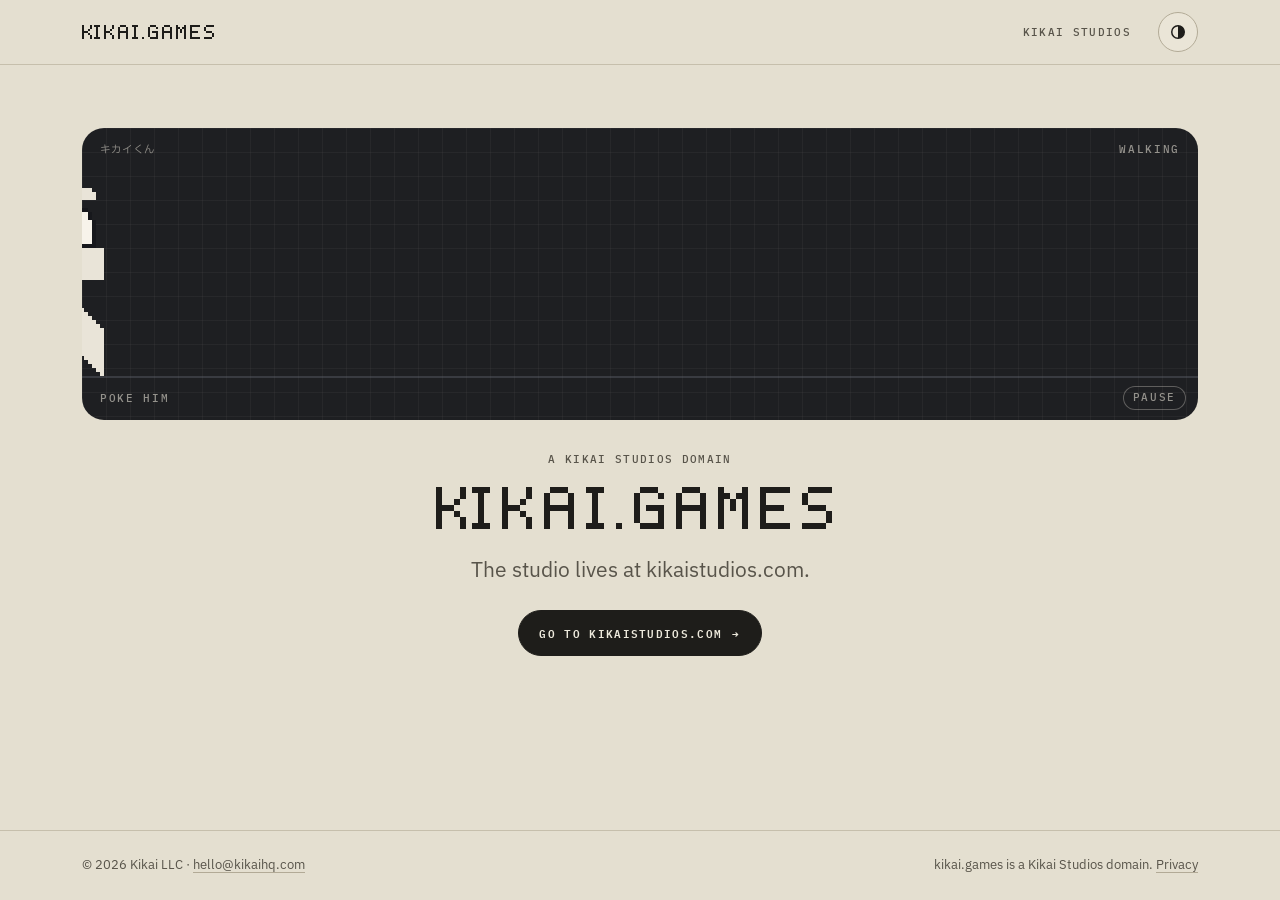
==== index.html @ a5b9ff8b "Publish kikai.games, 2026-10-16 17:53" ====
<!doctype html>
<html lang="en">
<head>
<meta charset="utf-8">
<meta name="viewport" content="width=device-width, initial-scale=1, viewport-fit=cover">
<meta http-equiv="Content-Security-Policy" content="default-src &#x27;self&#x27;; img-src &#x27;self&#x27; data:; style-src &#x27;self&#x27;; script-src &#x27;self&#x27;; font-src &#x27;self&#x27;; connect-src &#x27;self&#x27;; manifest-src &#x27;self&#x27;; object-src &#x27;none&#x27;; base-uri &#x27;self&#x27;; form-action &#x27;none&#x27;">
<meta name="referrer" content="strict-origin-when-cross-origin">
<meta name="color-scheme" content="dark light">
<title>kikai.games · A Kikai Studios domain</title>
<meta name="description" content="kikai.games is a Kikai Studios domain. The studio lives at kikaistudios.com.">
<meta name="robots" content="noindex">
<link rel="canonical" href="https://kikai.games/">
<meta property="og:url" content="https://kikai.games/">
<meta property="og:type" content="website">
<meta property="og:site_name" content="kikai.games">
<meta property="og:title" content="kikai.games · A Kikai Studios domain">
<meta property="og:description" content="kikai.games is a Kikai Studios domain. The studio lives at kikaistudios.com.">
<meta property="og:image" content="https://kikai.games/assets/marks/og-kikai.games.png">
<meta property="og:image:width" content="1200">
<meta property="og:image:height" content="630">
<meta property="og:image:alt" content="Kikai-kun beside the words KIKAI.GAMES and: A Kikai Studios domain. The studio lives at kikaistudios.com.">
<meta name="twitter:card" content="summary_large_image">
<meta name="twitter:title" content="kikai.games · A Kikai Studios domain">
<meta name="twitter:description" content="kikai.games is a Kikai Studios domain. The studio lives at kikaistudios.com.">
<meta name="twitter:image" content="https://kikai.games/assets/marks/og-kikai.games.png">
<meta name="twitter:image:alt" content="Kikai-kun beside the words KIKAI.GAMES and: A Kikai Studios domain. The studio lives at kikaistudios.com.">
<meta name="theme-color" content="#111317" media="(prefers-color-scheme: dark)">
<meta name="theme-color" content="#E4DFD0" media="(prefers-color-scheme: light)">
<link rel="icon" href="/favicon.ico?v=1c65050c24" sizes="16x16 32x32 48x48">
<link rel="icon" href="/assets/marks/icon.svg?v=1c65050c24" type="image/svg+xml">
<link rel="apple-touch-icon" href="/assets/marks/apple-touch-icon.png?v=1c65050c24">
<link rel="manifest" href="/site.webmanifest?v=1c65050c24">
<link rel="preload" href="/assets/fonts/ibm-plex-sans.woff2" as="font" type="font/woff2" crossorigin>
<link rel="preload" href="/assets/fonts/ibm-plex-mono-500.woff2" as="font" type="font/woff2" crossorigin>
<link rel="stylesheet" href="/assets/tokens.css">
<link rel="stylesheet" href="/assets/base.css">
<script src="/assets/js/theme.js"></script>
<script src="/assets/js/motion.js" defer></script>
<link rel="stylesheet" href="/css/site.css">
<script src="/assets/js/kikai-kun.js" defer></script>
</head>
<body>
<a class="skip" href="#main">Skip to content</a>
<header class="site-head">
  <div class="wrap site-head-in">
    <a class="brand studio-brand" href="/" aria-label="kikai.games, home"><span class="games-name" data-px="drawn"><span class="vh px-words">KIKAI.GAMES</span><svg class="px-svg" viewBox="0 0 68 7" aria-hidden="true" focusable="false" shape-rendering="crispEdges"><path fill="currentColor" d="M0 1L0 0L1 0L1 1ZM4 1L4 0L5 0L5 1ZM0 2L0 1L1 1L1 2ZM4 2L4 1L5 1L5 2ZM0 3L0 2L1 2L1 3ZM3 3L3 2L4 2L4 3ZM0 4L0 3L3 3L3 4ZM0 5L0 4L1 4L1 5ZM3 5L3 4L4 4L4 5ZM0 6L0 5L1 5L1 6ZM4 6L4 5L5 5L5 6ZM0 7L0 6L1 6L1 7ZM4 7L4 6L5 6L5 7ZM6 1L6 0L9 0L9 1ZM7 2L7 1L8 1L8 2ZM7 3L7 2L8 2L8 3ZM7 4L7 3L8 3L8 4ZM7 5L7 4L8 4L8 5ZM7 6L7 5L8 5L8 6ZM6 7L6 6L9 6L9 7ZM11 1L11 0L12 0L12 1ZM15 1L15 0L16 0L16 1ZM11 2L11 1L12 1L12 2ZM15 2L15 1L16 1L16 2ZM11 3L11 2L12 2L12 3ZM14 3L14 2L15 2L15 3ZM11 4L11 3L14 3L14 4ZM11 5L11 4L12 4L12 5ZM14 5L14 4L15 4L15 5ZM11 6L11 5L12 5L12 6ZM15 6L15 5L16 5L16 6ZM11 7L11 6L12 6L12 7ZM15 7L15 6L16 6L16 7ZM19 1L19 0L22 0L22 1ZM18 2L18 1L19 1L19 2ZM22 2L22 1L23 1L23 2ZM18 3L18 2L19 2L19 3ZM22 3L22 2L23 2L23 3ZM18 4L18 3L23 3L23 4ZM18 5L18 4L19 4L19 5ZM22 5L22 4L23 4L23 5ZM18 6L18 5L19 5L19 6ZM22 6L22 5L23 5L23 6ZM18 7L18 6L19 6L19 7ZM22 7L22 6L23 6L23 7ZM25 1L25 0L28 0L28 1ZM26 2L26 1L27 1L27 2ZM26 3L26 2L27 2L27 3ZM26 4L26 3L27 3L27 4ZM26 5L26 4L27 4L27 5ZM26 6L26 5L27 5L27 6ZM25 7L25 6L28 6L28 7ZM30 7L30 6L31 6L31 7ZM34 1L34 0L37 0L37 1ZM33 2L33 1L34 1L34 2ZM37 2L37 1L38 1L38 2ZM33 3L33 2L34 2L34 3ZM33 4L33 3L34 3L34 4ZM35 4L35 3L38 3L38 4ZM33 5L33 4L34 4L34 5ZM37 5L37 4L38 4L38 5ZM33 6L33 5L34 5L34 6ZM37 6L37 5L38 5L38 6ZM34 7L34 6L38 6L38 7ZM41 1L41 0L44 0L44 1ZM40 2L40 1L41 1L41 2ZM44 2L44 1L45 1L45 2ZM40 3L40 2L41 2L41 3ZM44 3L44 2L45 2L45 3ZM40 4L40 3L45 3L45 4ZM40 5L40 4L41 4L41 5ZM44 5L44 4L45 4L45 5ZM40 6L40 5L41 5L41 6ZM44 6L44 5L45 5L45 6ZM40 7L40 6L41 6L41 7ZM44 7L44 6L45 6L45 7ZM47 1L47 0L48 0L48 1ZM51 1L51 0L52 0L52 1ZM47 2L47 1L49 1L49 2ZM50 2L50 1L52 1L52 2ZM47 3L47 2L48 2L48 3ZM49 3L49 2L50 2L50 3ZM51 3L51 2L52 2L52 3ZM47 4L47 3L48 3L48 4ZM49 4L49 3L50 3L50 4ZM51 4L51 3L52 3L52 4ZM47 5L47 4L48 4L48 5ZM51 5L51 4L52 4L52 5ZM47 6L47 5L48 5L48 6ZM51 6L51 5L52 5L52 6ZM47 7L47 6L48 6L48 7ZM51 7L51 6L52 6L52 7ZM54 1L54 0L59 0L59 1ZM54 2L54 1L55 1L55 2ZM54 3L54 2L55 2L55 3ZM54 4L54 3L58 3L58 4ZM54 5L54 4L55 4L55 5ZM54 6L54 5L55 5L55 6ZM54 7L54 6L59 6L59 7ZM62 1L62 0L66 0L66 1ZM61 2L61 1L62 1L62 2ZM61 3L61 2L62 2L62 3ZM62 4L62 3L65 3L65 4ZM65 5L65 4L66 4L66 5ZM65 6L65 5L66 5L66 6ZM61 7L61 6L65 6L65 7Z"/></svg></span></a>
    <nav class="site-nav" aria-label="Main">
      <a href="https://kikaistudios.com/">Kikai Studios</a>
    </nav>
    <button type="button" class="theme-btn" data-theme-toggle aria-label="Switch between the ink and paper themes"><svg viewBox="0 0 16 16" aria-hidden="true" focusable="false"><circle cx="8" cy="8" r="6.25" fill="none" stroke="currentColor" stroke-width="1.5"/><path d="M8 1.75a6.25 6.25 0 0 1 0 12.5z" fill="currentColor"/></svg></button>
  </div>
</header>
<main id="main" class="hold">

<section class="wrap hold-in" aria-labelledby="games-title">
  <div class="kun-wrap lane-wrap" data-kun-stage>
    <div class="board grid-bg panel lane">
      <span class="anno tl" aria-hidden="true"><span lang="ja">キカイくん</span></span>
      <span class="anno tr" data-kun-label aria-hidden="true">Hello</span>
      <span class="anno bl" data-kun-hint aria-hidden="true" hidden>Poke him</span>
      <div class="kun-live" data-kikai-kun data-kun-start="walk"><svg xmlns="http://www.w3.org/2000/svg" viewBox="0 0 32 48" class="sprite" role="img" aria-label="Kikai-kun, the Kikai Studios mascot" shape-rendering="crispEdges"><path d="M3 1h1v1h-1zM4 1h1v1h-1zM5 1h1v1h-1zM6 1h1v1h-1zM7 1h1v1h-1zM8 1h1v1h-1zM9 1h1v1h-1zM10 1h1v1h-1zM11 1h1v1h-1zM12 1h1v1h-1zM13 1h1v1h-1zM18 1h1v1h-1zM19 1h1v1h-1zM20 1h1v1h-1zM21 1h1v1h-1zM22 1h1v1h-1zM23 1h1v1h-1zM24 1h1v1h-1zM25 1h1v1h-1zM26 1h1v1h-1zM27 1h1v1h-1zM28 1h1v1h-1zM2 2h1v1h-1zM3 2h1v1h-1zM4 2h1v1h-1zM5 2h1v1h-1zM6 2h1v1h-1zM7 2h1v1h-1zM8 2h1v1h-1zM9 2h1v1h-1zM10 2h1v1h-1zM11 2h1v1h-1zM12 2h1v1h-1zM13 2h1v1h-1zM18 2h1v1h-1zM19 2h1v1h-1zM20 2h1v1h-1zM21 2h1v1h-1zM22 2h1v1h-1zM23 2h1v1h-1zM24 2h1v1h-1zM25 2h1v1h-1zM26 2h1v1h-1zM27 2h1v1h-1zM28 2h1v1h-1zM29 2h1v1h-1zM2 3h1v1h-1zM3 3h1v1h-1zM4 3h1v1h-1zM5 3h1v1h-1zM6 3h1v1h-1zM7 3h1v1h-1zM8 3h1v1h-1zM9 3h1v1h-1zM10 3h1v1h-1zM11 3h1v1h-1zM12 3h1v1h-1zM13 3h1v1h-1zM18 3h1v1h-1zM19 3h1v1h-1zM20 3h1v1h-1zM21 3h1v1h-1zM22 3h1v1h-1zM23 3h1v1h-1zM24 3h1v1h-1zM25 3h1v1h-1zM26 3h1v1h-1zM27 3h1v1h-1zM28 3h1v1h-1zM29 3h1v1h-1zM0 16h1v1h-1zM1 16h1v1h-1zM2 16h1v1h-1zM3 16h1v1h-1zM4 16h1v1h-1zM5 16h1v1h-1zM6 16h1v1h-1zM7 16h1v1h-1zM8 16h1v1h-1zM9 16h1v1h-1zM10 16h1v1h-1zM11 16h1v1h-1zM12 16h1v1h-1zM13 16h1v1h-1zM14 16h1v1h-1zM15 16h1v1h-1zM16 16h1v1h-1zM17 16h1v1h-1zM18 16h1v1h-1zM19 16h1v1h-1zM20 16h1v1h-1zM21 16h1v1h-1zM22 16h1v1h-1zM23 16h1v1h-1zM24 16h1v1h-1zM25 16h1v1h-1zM26 16h1v1h-1zM27 16h1v1h-1zM28 16h1v1h-1zM29 16h1v1h-1zM30 16h1v1h-1zM31 16h1v1h-1zM0 17h1v1h-1zM1 17h1v1h-1zM2 17h1v1h-1zM3 17h1v1h-1zM4 17h1v1h-1zM5 17h1v1h-1zM6 17h1v1h-1zM7 17h1v1h-1zM8 17h1v1h-1zM9 17h1v1h-1zM10 17h1v1h-1zM11 17h1v1h-1zM12 17h1v1h-1zM13 17h1v1h-1zM14 17h1v1h-1zM15 17h1v1h-1zM16 17h1v1h-1zM17 17h1v1h-1zM18 17h1v1h-1zM19 17h1v1h-1zM20 17h1v1h-1zM21 17h1v1h-1zM22 17h1v1h-1zM23 17h1v1h-1zM24 17h1v1h-1zM25 17h1v1h-1zM26 17h1v1h-1zM27 17h1v1h-1zM28 17h1v1h-1zM29 17h1v1h-1zM30 17h1v1h-1zM31 17h1v1h-1zM0 18h1v1h-1zM1 18h1v1h-1zM2 18h1v1h-1zM3 18h1v1h-1zM4 18h1v1h-1zM5 18h1v1h-1zM6 18h1v1h-1zM7 18h1v1h-1zM8 18h1v1h-1zM9 18h1v1h-1zM10 18h1v1h-1zM11 18h1v1h-1zM12 18h1v1h-1zM13 18h1v1h-1zM14 18h1v1h-1zM15 18h1v1h-1zM16 18h1v1h-1zM17 18h1v1h-1zM18 18h1v1h-1zM19 18h1v1h-1zM20 18h1v1h-1zM21 18h1v1h-1zM22 18h1v1h-1zM23 18h1v1h-1zM24 18h1v1h-1zM25 18h1v1h-1zM26 18h1v1h-1zM27 18h1v1h-1zM28 18h1v1h-1zM29 18h1v1h-1zM30 18h1v1h-1zM31 18h1v1h-1zM0 19h1v1h-1zM1 19h1v1h-1zM2 19h1v1h-1zM3 19h1v1h-1zM4 19h1v1h-1zM5 19h1v1h-1zM6 19h1v1h-1zM7 19h1v1h-1zM8 19h1v1h-1zM9 19h1v1h-1zM10 19h1v1h-1zM11 19h1v1h-1zM12 19h1v1h-1zM13 19h1v1h-1zM14 19h1v1h-1zM15 19h1v1h-1zM16 19h1v1h-1zM17 19h1v1h-1zM18 19h1v1h-1zM19 19h1v1h-1zM20 19h1v1h-1zM21 19h1v1h-1zM22 19h1v1h-1zM23 19h1v1h-1zM24 19h1v1h-1zM25 19h1v1h-1zM26 19h1v1h-1zM27 19h1v1h-1zM28 19h1v1h-1zM29 19h1v1h-1zM30 19h1v1h-1zM31 19h1v1h-1zM0 20h1v1h-1zM1 20h1v1h-1zM2 20h1v1h-1zM3 20h1v1h-1zM4 20h1v1h-1zM5 20h1v1h-1zM6 20h1v1h-1zM7 20h1v1h-1zM8 20h1v1h-1zM9 20h1v1h-1zM10 20h1v1h-1zM11 20h1v1h-1zM12 20h1v1h-1zM13 20h1v1h-1zM14 20h1v1h-1zM15 20h1v1h-1zM16 20h1v1h-1zM17 20h1v1h-1zM18 20h1v1h-1zM19 20h1v1h-1zM20 20h1v1h-1zM21 20h1v1h-1zM22 20h1v1h-1zM23 20h1v1h-1zM24 20h1v1h-1zM25 20h1v1h-1zM26 20h1v1h-1zM27 20h1v1h-1zM28 20h1v1h-1zM29 20h1v1h-1zM30 20h1v1h-1zM31 20h1v1h-1zM0 21h1v1h-1zM1 21h1v1h-1zM2 21h1v1h-1zM3 21h1v1h-1zM4 21h1v1h-1zM5 21h1v1h-1zM6 21h1v1h-1zM7 21h1v1h-1zM8 21h1v1h-1zM9 21h1v1h-1zM10 21h1v1h-1zM11 21h1v1h-1zM12 21h1v1h-1zM13 21h1v1h-1zM14 21h1v1h-1zM15 21h1v1h-1zM16 21h1v1h-1zM17 21h1v1h-1zM18 21h1v1h-1zM19 21h1v1h-1zM20 21h1v1h-1zM21 21h1v1h-1zM22 21h1v1h-1zM23 21h1v1h-1zM24 21h1v1h-1zM25 21h1v1h-1zM26 21h1v1h-1zM27 21h1v1h-1zM28 21h1v1h-1zM29 21h1v1h-1zM30 21h1v1h-1zM31 21h1v1h-1zM0 22h1v1h-1zM1 22h1v1h-1zM2 22h1v1h-1zM3 22h1v1h-1zM4 22h1v1h-1zM5 22h1v1h-1zM6 22h1v1h-1zM7 22h1v1h-1zM8 22h1v1h-1zM9 22h1v1h-1zM10 22h1v1h-1zM11 22h1v1h-1zM12 22h1v1h-1zM13 22h1v1h-1zM14 22h1v1h-1zM15 22h1v1h-1zM16 22h1v1h-1zM17 22h1v1h-1zM18 22h1v1h-1zM19 22h1v1h-1zM20 22h1v1h-1zM21 22h1v1h-1zM22 22h1v1h-1zM23 22h1v1h-1zM24 22h1v1h-1zM25 22h1v1h-1zM26 22h1v1h-1zM27 22h1v1h-1zM28 22h1v1h-1zM29 22h1v1h-1zM30 22h1v1h-1zM31 22h1v1h-1zM0 23h1v1h-1zM1 23h1v1h-1zM2 23h1v1h-1zM3 23h1v1h-1zM4 23h1v1h-1zM5 23h1v1h-1zM6 23h1v1h-1zM7 23h1v1h-1zM8 23h1v1h-1zM9 23h1v1h-1zM10 23h1v1h-1zM11 23h1v1h-1zM12 23h1v1h-1zM13 23h1v1h-1zM14 23h1v1h-1zM15 23h1v1h-1zM16 23h1v1h-1zM17 23h1v1h-1zM18 23h1v1h-1zM19 23h1v1h-1zM20 23h1v1h-1zM21 23h1v1h-1zM22 23h1v1h-1zM23 23h1v1h-1zM24 23h1v1h-1zM25 23h1v1h-1zM26 23h1v1h-1zM27 23h1v1h-1zM28 23h1v1h-1zM29 23h1v1h-1zM30 23h1v1h-1zM31 23h1v1h-1zM12 24h1v1h-1zM13 24h1v1h-1zM14 24h1v1h-1zM15 24h1v1h-1zM16 24h1v1h-1zM17 24h1v1h-1zM18 24h1v1h-1zM19 24h1v1h-1zM11 25h1v1h-1zM12 25h1v1h-1zM13 25h1v1h-1zM14 25h1v1h-1zM15 25h1v1h-1zM16 25h1v1h-1zM17 25h1v1h-1zM18 25h1v1h-1zM19 25h1v1h-1zM20 25h1v1h-1zM10 26h1v1h-1zM11 26h1v1h-1zM12 26h1v1h-1zM13 26h1v1h-1zM14 26h1v1h-1zM15 26h1v1h-1zM16 26h1v1h-1zM17 26h1v1h-1zM18 26h1v1h-1zM19 26h1v1h-1zM20 26h1v1h-1zM21 26h1v1h-1zM9 27h1v1h-1zM10 27h1v1h-1zM11 27h1v1h-1zM12 27h1v1h-1zM19 27h1v1h-1zM20 27h1v1h-1zM21 27h1v1h-1zM22 27h1v1h-1zM8 28h1v1h-1zM9 28h1v1h-1zM10 28h1v1h-1zM11 28h1v1h-1zM20 28h1v1h-1zM21 28h1v1h-1zM22 28h1v1h-1zM23 28h1v1h-1zM7 29h1v1h-1zM8 29h1v1h-1zM9 29h1v1h-1zM10 29h1v1h-1zM21 29h1v1h-1zM22 29h1v1h-1zM23 29h1v1h-1zM24 29h1v1h-1zM6 30h1v1h-1zM7 30h1v1h-1zM8 30h1v1h-1zM9 30h1v1h-1zM10 30h1v1h-1zM21 30h1v1h-1zM22 30h1v1h-1zM23 30h1v1h-1zM24 30h1v1h-1zM25 30h1v1h-1zM5 31h1v1h-1zM6 31h1v1h-1zM7 31h1v1h-1zM8 31h1v1h-1zM9 31h1v1h-1zM10 31h1v1h-1zM21 31h1v1h-1zM22 31h1v1h-1zM23 31h1v1h-1zM24 31h1v1h-1zM25 31h1v1h-1zM26 31h1v1h-1zM4 32h1v1h-1zM5 32h1v1h-1zM6 32h1v1h-1zM7 32h1v1h-1zM8 32h1v1h-1zM9 32h1v1h-1zM10 32h1v1h-1zM21 32h1v1h-1zM22 32h1v1h-1zM23 32h1v1h-1zM24 32h1v1h-1zM25 32h1v1h-1zM26 32h1v1h-1zM27 32h1v1h-1zM3 33h1v1h-1zM4 33h1v1h-1zM5 33h1v1h-1zM6 33h1v1h-1zM7 33h1v1h-1zM8 33h1v1h-1zM9 33h1v1h-1zM10 33h1v1h-1zM21 33h1v1h-1zM22 33h1v1h-1zM23 33h1v1h-1zM24 33h1v1h-1zM25 33h1v1h-1zM26 33h1v1h-1zM27 33h1v1h-1zM28 33h1v1h-1zM2 34h1v1h-1zM3 34h1v1h-1zM4 34h1v1h-1zM5 34h1v1h-1zM6 34h1v1h-1zM7 34h1v1h-1zM8 34h1v1h-1zM9 34h1v1h-1zM10 34h1v1h-1zM21 34h1v1h-1zM22 34h1v1h-1zM23 34h1v1h-1zM24 34h1v1h-1zM25 34h1v1h-1zM26 34h1v1h-1zM27 34h1v1h-1zM28 34h1v1h-1zM29 34h1v1h-1zM1 35h1v1h-1zM2 35h1v1h-1zM3 35h1v1h-1zM4 35h1v1h-1zM5 35h1v1h-1zM6 35h1v1h-1zM7 35h1v1h-1zM8 35h1v1h-1zM9 35h1v1h-1zM10 35h1v1h-1zM11 35h1v1h-1zM20 35h1v1h-1zM21 35h1v1h-1zM22 35h1v1h-1zM23 35h1v1h-1zM24 35h1v1h-1zM25 35h1v1h-1zM26 35h1v1h-1zM27 35h1v1h-1zM28 35h1v1h-1zM29 35h1v1h-1zM30 35h1v1h-1zM0 36h1v1h-1zM1 36h1v1h-1zM2 36h1v1h-1zM3 36h1v1h-1zM4 36h1v1h-1zM5 36h1v1h-1zM6 36h1v1h-1zM7 36h1v1h-1zM8 36h1v1h-1zM9 36h1v1h-1zM10 36h1v1h-1zM11 36h1v1h-1zM20 36h1v1h-1zM21 36h1v1h-1zM22 36h1v1h-1zM23 36h1v1h-1zM24 36h1v1h-1zM25 36h1v1h-1zM26 36h1v1h-1zM27 36h1v1h-1zM28 36h1v1h-1zM29 36h1v1h-1zM30 36h1v1h-1zM31 36h1v1h-1zM0 37h1v1h-1zM1 37h1v1h-1zM2 37h1v1h-1zM3 37h1v1h-1zM4 37h1v1h-1zM5 37h1v1h-1zM6 37h1v1h-1zM7 37h1v1h-1zM8 37h1v1h-1zM9 37h1v1h-1zM10 37h1v1h-1zM21 37h1v1h-1zM22 37h1v1h-1zM23 37h1v1h-1zM24 37h1v1h-1zM25 37h1v1h-1zM26 37h1v1h-1zM27 37h1v1h-1zM28 37h1v1h-1zM29 37h1v1h-1zM30 37h1v1h-1zM31 37h1v1h-1zM0 38h1v1h-1zM1 38h1v1h-1zM2 38h1v1h-1zM3 38h1v1h-1zM4 38h1v1h-1zM5 38h1v1h-1zM6 38h1v1h-1zM7 38h1v1h-1zM8 38h1v1h-1zM9 38h1v1h-1zM22 38h1v1h-1zM23 38h1v1h-1zM24 38h1v1h-1zM25 38h1v1h-1zM26 38h1v1h-1zM27 38h1v1h-1zM28 38h1v1h-1zM29 38h1v1h-1zM30 38h1v1h-1zM31 38h1v1h-1zM0 39h1v1h-1zM1 39h1v1h-1zM2 39h1v1h-1zM3 39h1v1h-1zM4 39h1v1h-1zM5 39h1v1h-1zM6 39h1v1h-1zM7 39h1v1h-1zM8 39h1v1h-1zM23 39h1v1h-1zM24 39h1v1h-1zM25 39h1v1h-1zM26 39h1v1h-1zM27 39h1v1h-1zM28 39h1v1h-1zM29 39h1v1h-1zM30 39h1v1h-1zM31 39h1v1h-1zM0 40h1v1h-1zM1 40h1v1h-1zM2 40h1v1h-1zM3 40h1v1h-1zM4 40h1v1h-1zM5 40h1v1h-1zM6 40h1v1h-1zM7 40h1v1h-1zM24 40h1v1h-1zM25 40h1v1h-1zM26 40h1v1h-1zM27 40h1v1h-1zM28 40h1v1h-1zM29 40h1v1h-1zM30 40h1v1h-1zM31 40h1v1h-1zM0 41h1v1h-1zM1 41h1v1h-1zM2 41h1v1h-1zM3 41h1v1h-1zM4 41h1v1h-1zM5 41h1v1h-1zM6 41h1v1h-1zM25 41h1v1h-1zM26 41h1v1h-1zM27 41h1v1h-1zM28 41h1v1h-1zM29 41h1v1h-1zM30 41h1v1h-1zM31 41h1v1h-1zM0 42h1v1h-1zM1 42h1v1h-1zM2 42h1v1h-1zM3 42h1v1h-1zM4 42h1v1h-1zM5 42h1v1h-1zM26 42h1v1h-1zM27 42h1v1h-1zM28 42h1v1h-1zM29 42h1v1h-1zM30 42h1v1h-1zM31 42h1v1h-1zM0 43h1v1h-1zM1 43h1v1h-1zM2 43h1v1h-1zM3 43h1v1h-1zM4 43h1v1h-1zM27 43h1v1h-1zM28 43h1v1h-1zM29 43h1v1h-1zM30 43h1v1h-1zM31 43h1v1h-1zM0 44h1v1h-1zM1 44h1v1h-1zM2 44h1v1h-1zM3 44h1v1h-1zM28 44h1v1h-1zM29 44h1v1h-1zM30 44h1v1h-1zM31 44h1v1h-1zM0 45h1v1h-1zM1 45h1v1h-1zM2 45h1v1h-1zM29 45h1v1h-1zM30 45h1v1h-1zM31 45h1v1h-1zM0 46h1v1h-1zM1 46h1v1h-1zM30 46h1v1h-1zM31 46h1v1h-1zM0 47h1v1h-1zM31 47h1v1h-1z" fill="#E9E4D8"/><path d="M6 5h1v1h-1zM7 5h1v1h-1zM8 5h1v1h-1zM9 5h1v1h-1zM22 5h1v1h-1zM23 5h1v1h-1zM24 5h1v1h-1zM25 5h1v1h-1zM4 6h1v1h-1zM5 6h1v1h-1zM10 6h1v1h-1zM11 6h1v1h-1zM20 6h1v1h-1zM21 6h1v1h-1zM26 6h1v1h-1zM27 6h1v1h-1zM3 7h1v1h-1zM12 7h1v1h-1zM19 7h1v1h-1zM28 7h1v1h-1zM3 8h1v1h-1zM12 8h1v1h-1zM19 8h1v1h-1zM28 8h1v1h-1zM2 9h1v1h-1zM7 9h1v1h-1zM8 9h1v1h-1zM13 9h1v1h-1zM18 9h1v1h-1zM23 9h1v1h-1zM24 9h1v1h-1zM29 9h1v1h-1zM2 10h1v1h-1zM6 10h1v1h-1zM8 10h1v1h-1zM9 10h1v1h-1zM13 10h1v1h-1zM18 10h1v1h-1zM22 10h1v1h-1zM24 10h1v1h-1zM25 10h1v1h-1zM29 10h1v1h-1zM2 11h1v1h-1zM6 11h1v1h-1zM7 11h1v1h-1zM8 11h1v1h-1zM9 11h1v1h-1zM13 11h1v1h-1zM18 11h1v1h-1zM22 11h1v1h-1zM23 11h1v1h-1zM24 11h1v1h-1zM25 11h1v1h-1zM29 11h1v1h-1zM2 12h1v1h-1zM6 12h1v1h-1zM7 12h1v1h-1zM8 12h1v1h-1zM9 12h1v1h-1zM13 12h1v1h-1zM18 12h1v1h-1zM22 12h1v1h-1zM23 12h1v1h-1zM24 12h1v1h-1zM25 12h1v1h-1zM29 12h1v1h-1zM2 13h1v1h-1zM7 13h1v1h-1zM8 13h1v1h-1zM13 13h1v1h-1zM18 13h1v1h-1zM23 13h1v1h-1zM24 13h1v1h-1zM29 13h1v1h-1zM2 14h1v1h-1zM13 14h1v1h-1zM18 14h1v1h-1zM29 14h1v1h-1zM2 15h1v1h-1zM3 15h1v1h-1zM4 15h1v1h-1zM5 15h1v1h-1zM6 15h1v1h-1zM7 15h1v1h-1zM8 15h1v1h-1zM9 15h1v1h-1zM10 15h1v1h-1zM11 15h1v1h-1zM12 15h1v1h-1zM13 15h1v1h-1zM18 15h1v1h-1zM19 15h1v1h-1zM20 15h1v1h-1zM21 15h1v1h-1zM22 15h1v1h-1zM23 15h1v1h-1zM24 15h1v1h-1zM25 15h1v1h-1zM26 15h1v1h-1zM27 15h1v1h-1zM28 15h1v1h-1zM29 15h1v1h-1z" fill="#17181C"/><path d="M6 6h1v1h-1zM7 6h1v1h-1zM8 6h1v1h-1zM9 6h1v1h-1zM22 6h1v1h-1zM23 6h1v1h-1zM24 6h1v1h-1zM25 6h1v1h-1zM4 7h1v1h-1zM5 7h1v1h-1zM6 7h1v1h-1zM7 7h1v1h-1zM8 7h1v1h-1zM9 7h1v1h-1zM10 7h1v1h-1zM11 7h1v1h-1zM20 7h1v1h-1zM21 7h1v1h-1zM22 7h1v1h-1zM23 7h1v1h-1zM24 7h1v1h-1zM25 7h1v1h-1zM26 7h1v1h-1zM27 7h1v1h-1zM4 8h1v1h-1zM5 8h1v1h-1zM6 8h1v1h-1zM7 8h1v1h-1zM8 8h1v1h-1zM9 8h1v1h-1zM10 8h1v1h-1zM11 8h1v1h-1zM20 8h1v1h-1zM21 8h1v1h-1zM22 8h1v1h-1zM23 8h1v1h-1zM24 8h1v1h-1zM25 8h1v1h-1zM26 8h1v1h-1zM27 8h1v1h-1zM3 9h1v1h-1zM4 9h1v1h-1zM5 9h1v1h-1zM6 9h1v1h-1zM9 9h1v1h-1zM10 9h1v1h-1zM11 9h1v1h-1zM12 9h1v1h-1zM19 9h1v1h-1zM20 9h1v1h-1zM21 9h1v1h-1zM22 9h1v1h-1zM25 9h1v1h-1zM26 9h1v1h-1zM27 9h1v1h-1zM28 9h1v1h-1zM3 10h1v1h-1zM4 10h1v1h-1zM5 10h1v1h-1zM7 10h1v1h-1zM10 10h1v1h-1zM11 10h1v1h-1zM12 10h1v1h-1zM19 10h1v1h-1zM20 10h1v1h-1zM21 10h1v1h-1zM23 10h1v1h-1zM26 10h1v1h-1zM27 10h1v1h-1zM28 10h1v1h-1zM3 11h1v1h-1zM4 11h1v1h-1zM5 11h1v1h-1zM10 11h1v1h-1zM11 11h1v1h-1zM12 11h1v1h-1zM19 11h1v1h-1zM20 11h1v1h-1zM21 11h1v1h-1zM26 11h1v1h-1zM27 11h1v1h-1zM28 11h1v1h-1zM3 12h1v1h-1zM4 12h1v1h-1zM5 12h1v1h-1zM10 12h1v1h-1zM11 12h1v1h-1zM12 12h1v1h-1zM19 12h1v1h-1zM20 12h1v1h-1zM21 12h1v1h-1zM26 12h1v1h-1zM27 12h1v1h-1zM28 12h1v1h-1zM3 13h1v1h-1zM4 13h1v1h-1zM5 13h1v1h-1zM6 13h1v1h-1zM9 13h1v1h-1zM10 13h1v1h-1zM11 13h1v1h-1zM12 13h1v1h-1zM19 13h1v1h-1zM20 13h1v1h-1zM21 13h1v1h-1zM22 13h1v1h-1zM25 13h1v1h-1zM26 13h1v1h-1zM27 13h1v1h-1zM28 13h1v1h-1zM3 14h1v1h-1zM4 14h1v1h-1zM5 14h1v1h-1zM6 14h1v1h-1zM7 14h1v1h-1zM8 14h1v1h-1zM9 14h1v1h-1zM10 14h1v1h-1zM11 14h1v1h-1zM12 14h1v1h-1zM19 14h1v1h-1zM20 14h1v1h-1zM21 14h1v1h-1zM22 14h1v1h-1zM23 14h1v1h-1zM24 14h1v1h-1zM25 14h1v1h-1zM26 14h1v1h-1zM27 14h1v1h-1zM28 14h1v1h-1z" fill="#F7F3EA"/><path d="M14 28h1v1h-1zM15 28h1v1h-1zM13 29h1v1h-1zM14 29h1v1h-1zM15 29h1v1h-1zM12 30h1v1h-1zM13 30h1v1h-1zM14 30h1v1h-1zM15 30h1v1h-1zM12 31h1v1h-1zM13 31h1v1h-1zM14 31h1v1h-1zM15 31h1v1h-1z" fill="#F6A592"/><path d="M16 28h1v1h-1zM17 28h1v1h-1zM16 29h1v1h-1zM17 29h1v1h-1zM18 29h1v1h-1zM16 30h1v1h-1zM17 30h1v1h-1zM18 30h1v1h-1zM19 30h1v1h-1zM16 31h1v1h-1zM17 31h1v1h-1zM18 31h1v1h-1zM19 31h1v1h-1zM12 32h1v1h-1zM13 32h1v1h-1zM14 32h1v1h-1zM15 32h1v1h-1zM12 33h1v1h-1zM13 33h1v1h-1zM14 33h1v1h-1zM15 33h1v1h-1zM13 34h1v1h-1zM14 34h1v1h-1zM15 34h1v1h-1zM14 35h1v1h-1zM15 35h1v1h-1z" fill="#D9432C"/><path d="M16 32h1v1h-1zM17 32h1v1h-1zM18 32h1v1h-1zM19 32h1v1h-1zM16 33h1v1h-1zM17 33h1v1h-1zM18 33h1v1h-1zM19 33h1v1h-1zM16 34h1v1h-1zM17 34h1v1h-1zM18 34h1v1h-1zM16 35h1v1h-1zM17 35h1v1h-1z" fill="#9E2F1C"/></svg></div>
    </div>
  </div>
  <div class="hold-copy">
    <p class="label">A Kikai Studios domain</p>
    <h1 id="games-title" class="px-title" data-px="drawn"><span class="vh px-words">kikai.games</span><svg class="px-svg" viewBox="0 0 68 7" aria-hidden="true" focusable="false" shape-rendering="crispEdges"><path fill="currentColor" d="M0 1L0 0L1 0L1 1ZM4 1L4 0L5 0L5 1ZM0 2L0 1L1 1L1 2ZM4 2L4 1L5 1L5 2ZM0 3L0 2L1 2L1 3ZM3 3L3 2L4 2L4 3ZM0 4L0 3L3 3L3 4ZM0 5L0 4L1 4L1 5ZM3 5L3 4L4 4L4 5ZM0 6L0 5L1 5L1 6ZM4 6L4 5L5 5L5 6ZM0 7L0 6L1 6L1 7ZM4 7L4 6L5 6L5 7ZM6 1L6 0L9 0L9 1ZM7 2L7 1L8 1L8 2ZM7 3L7 2L8 2L8 3ZM7 4L7 3L8 3L8 4ZM7 5L7 4L8 4L8 5ZM7 6L7 5L8 5L8 6ZM6 7L6 6L9 6L9 7ZM11 1L11 0L12 0L12 1ZM15 1L15 0L16 0L16 1ZM11 2L11 1L12 1L12 2ZM15 2L15 1L16 1L16 2ZM11 3L11 2L12 2L12 3ZM14 3L14 2L15 2L15 3ZM11 4L11 3L14 3L14 4ZM11 5L11 4L12 4L12 5ZM14 5L14 4L15 4L15 5ZM11 6L11 5L12 5L12 6ZM15 6L15 5L16 5L16 6ZM11 7L11 6L12 6L12 7ZM15 7L15 6L16 6L16 7ZM19 1L19 0L22 0L22 1ZM18 2L18 1L19 1L19 2ZM22 2L22 1L23 1L23 2ZM18 3L18 2L19 2L19 3ZM22 3L22 2L23 2L23 3ZM18 4L18 3L23 3L23 4ZM18 5L18 4L19 4L19 5ZM22 5L22 4L23 4L23 5ZM18 6L18 5L19 5L19 6ZM22 6L22 5L23 5L23 6ZM18 7L18 6L19 6L19 7ZM22 7L22 6L23 6L23 7ZM25 1L25 0L28 0L28 1ZM26 2L26 1L27 1L27 2ZM26 3L26 2L27 2L27 3ZM26 4L26 3L27 3L27 4ZM26 5L26 4L27 4L27 5ZM26 6L26 5L27 5L27 6ZM25 7L25 6L28 6L28 7ZM30 7L30 6L31 6L31 7ZM34 1L34 0L37 0L37 1ZM33 2L33 1L34 1L34 2ZM37 2L37 1L38 1L38 2ZM33 3L33 2L34 2L34 3ZM33 4L33 3L34 3L34 4ZM35 4L35 3L38 3L38 4ZM33 5L33 4L34 4L34 5ZM37 5L37 4L38 4L38 5ZM33 6L33 5L34 5L34 6ZM37 6L37 5L38 5L38 6ZM34 7L34 6L38 6L38 7ZM41 1L41 0L44 0L44 1ZM40 2L40 1L41 1L41 2ZM44 2L44 1L45 1L45 2ZM40 3L40 2L41 2L41 3ZM44 3L44 2L45 2L45 3ZM40 4L40 3L45 3L45 4ZM40 5L40 4L41 4L41 5ZM44 5L44 4L45 4L45 5ZM40 6L40 5L41 5L41 6ZM44 6L44 5L45 5L45 6ZM40 7L40 6L41 6L41 7ZM44 7L44 6L45 6L45 7ZM47 1L47 0L48 0L48 1ZM51 1L51 0L52 0L52 1ZM47 2L47 1L49 1L49 2ZM50 2L50 1L52 1L52 2ZM47 3L47 2L48 2L48 3ZM49 3L49 2L50 2L50 3ZM51 3L51 2L52 2L52 3ZM47 4L47 3L48 3L48 4ZM49 4L49 3L50 3L50 4ZM51 4L51 3L52 3L52 4ZM47 5L47 4L48 4L48 5ZM51 5L51 4L52 4L52 5ZM47 6L47 5L48 5L48 6ZM51 6L51 5L52 5L52 6ZM47 7L47 6L48 6L48 7ZM51 7L51 6L52 6L52 7ZM54 1L54 0L59 0L59 1ZM54 2L54 1L55 1L55 2ZM54 3L54 2L55 2L55 3ZM54 4L54 3L58 3L58 4ZM54 5L54 4L55 4L55 5ZM54 6L54 5L55 5L55 6ZM54 7L54 6L59 6L59 7ZM62 1L62 0L66 0L66 1ZM61 2L61 1L62 1L62 2ZM61 3L61 2L62 2L62 3ZM62 4L62 3L65 3L65 4ZM65 5L65 4L66 4L66 5ZM65 6L65 5L66 5L66 6ZM61 7L61 6L65 6L65 7Z"/></svg></h1>
    <p class="lede">The studio lives at kikaistudios.com.</p>
    <div class="btns"><a class="btn btn-primary" href="https://kikaistudios.com/">Go to kikaistudios.com <span aria-hidden="true">→</span></a></div>
  </div>
</section>

</main>
<footer class="site-foot slim">
  <div class="wrap">
    <div class="foot-legal">
      <p>© 2026 Kikai LLC · <a href="mailto:hello@kikaihq.com">hello@kikaihq.com</a></p>
      <p>kikai.games is a Kikai Studios domain. <a href="https://kikaistudios.com/privacy/">Privacy</a></p>
    </div>
  </div>
</footer>
</body>
</html>
---- assets/tokens.css ----
:root{
  --ink:#17181C; --paper:#E9E4D8; --red:#D9432C; --bone:#DED6C4; --gun:#6A707C; --panel:#1E1F22;
  --red-on-ink:#E85A3F;
  --red-on-paper:#B03A24;
  --red-hi:#F6A592; --red-lo:#9E2F1C;
  --bg:#111317;
  --surface:#171A1F;
  --raise:#1D2026;
  --line:#2A2E36; --line-2:#3A3F49;
  --fg:#E6E1D5;
  --muted:#9C988C;
  --faint:#9C988C;
  --accent:#E85A3F;
  --focus:#E85A3F;
  --notice-fg:#E2B654;
  --notice-bg:#29241A;
  --btn-bg:#E9E4D8; --btn-fg:#17181C;
  --board:#17181C; --board-fg:#E9E4D8;
  --ring:rgba(233,228,216,.1);
  --grid:rgba(233,228,216,.045);
  --scrim:rgba(17,19,23,.88);
  --lift:rgba(0,0,0,.55);
  color-scheme:dark;
  --f-sans:"IBM Plex Sans","IBM Plex Sans JP","Segoe UI",system-ui,sans-serif;
  --f-mono:"IBM Plex Mono",ui-monospace,"Cascadia Mono",Consolas,monospace;
  --f-jp:"IBM Plex Sans JP","Yu Gothic","Hiragino Sans","Meiryo",sans-serif;
  --f-px:"Kikai Pixel","IBM Plex Mono",monospace;
  --f-pxd:"Kikai Pixel Display","Kikai Pixel","IBM Plex Mono",monospace;
  --t-label:11px;
  --t-small:13.5px;
  --t-body:16px;
  --t-lede:clamp(18px,1.6vw + 12px,21px);
  --t-h3:17px;
  --t-h2:clamp(22px,.6vw + 18px,26px);
  --t-h1:clamp(30px,1.2vw + 22px,38px);
  --t-display:clamp(36px,2vw + 22px,48px);
  --lh:1.6;
  --s1:4px; --s2:8px; --s3:12px; --s4:16px; --s5:24px; --s6:32px; --s7:48px; --s8:72px; --s9:112px;
  --r-sm:8px; --r:12px; --r-lg:16px; --r-xl:22px; --r-pill:999px;
  --max:1180px;
  --gutter:16px;
  --head-h:64px;
  --mark-min:32px;
  --step:70ms;
  --ease:cubic-bezier(.2,.8,.2,1);
}
@media (min-width:600px){:root{--gutter:24px}}
@media (min-width:1024px){:root{--gutter:32px}}
@media (prefers-color-scheme:light){
  :root:not([data-theme="dark"]){
    --bg:#E4DFD0; --surface:#EAE5D7; --raise:#EEEADD; --line:#C6BFAC; --line-2:#B2AA96;
    --fg:#1E1D1A; --muted:#58544A; --faint:#58544A; --accent:#B03A24; --focus:#B03A24;
    --notice-fg:#6E4C06; --notice-bg:#E9DFC2;
    --btn-bg:#1E1D1A; --btn-fg:#EEEADD;
    --ring:transparent; --grid:rgba(23,24,28,.055); --scrim:rgba(228,223,208,.9); --lift:rgba(58,48,28,.22);
    color-scheme:light;
  }
}
:root[data-theme="light"]{
  --bg:#E4DFD0; --surface:#EAE5D7; --raise:#EEEADD; --line:#C6BFAC; --line-2:#B2AA96;
  --fg:#1E1D1A; --muted:#58544A; --faint:#58544A; --accent:#B03A24; --focus:#B03A24;
  --notice-fg:#6E4C06; --notice-bg:#E9DFC2;
  --btn-bg:#1E1D1A; --btn-fg:#EEEADD;
  --ring:transparent; --grid:rgba(23,24,28,.055); --scrim:rgba(228,223,208,.9); --lift:rgba(58,48,28,.22);
  color-scheme:light;
}
---- assets/base.css ----
@font-face{font-family:"IBM Plex Sans";font-style:normal;font-weight:400 700;font-display:swap;src:url("fonts/ibm-plex-sans.woff2") format("woff2")}
@font-face{font-family:"IBM Plex Mono";font-style:normal;font-weight:400;font-display:swap;src:url("fonts/ibm-plex-mono-400.woff2") format("woff2")}
@font-face{font-family:"IBM Plex Mono";font-style:normal;font-weight:500;font-display:swap;src:url("fonts/ibm-plex-mono-500.woff2") format("woff2")}
@font-face{font-family:"IBM Plex Mono";font-style:normal;font-weight:600;font-display:swap;src:url("fonts/ibm-plex-mono-600.woff2") format("woff2")}
@font-face{font-family:"IBM Plex Mono";font-style:normal;font-weight:700;font-display:swap;src:url("fonts/ibm-plex-mono-700.woff2") format("woff2")}
@font-face{font-family:"IBM Plex Sans JP";font-style:normal;font-weight:400;font-display:swap;src:url("fonts/ibm-plex-sans-jp-400.woff2") format("woff2")}
@font-face{font-family:"IBM Plex Sans JP";font-style:normal;font-weight:600;font-display:swap;src:url("fonts/ibm-plex-sans-jp-600.woff2") format("woff2")}
@font-face{font-family:"Kikai Pixel";font-style:normal;font-weight:400;font-display:block;src:url("fonts/kikai-pixel.ttf") format("truetype")}
@font-face{font-family:"Kikai Pixel Display";font-style:normal;font-weight:400;font-display:block;src:url("fonts/kikai-pixel-display.ttf") format("truetype")}
@font-face{font-family:"Lilita One";font-style:normal;font-weight:400;font-display:swap;src:url("fonts/lilita-one-400.woff2") format("woff2")}
*,*::before,*::after{box-sizing:border-box}
html{-webkit-text-size-adjust:100%;text-size-adjust:100%;scroll-padding-top:calc(var(--head-h) + 16px)}
body{margin:0;min-height:100vh;display:flex;flex-direction:column;background:var(--bg);color:var(--fg);
  font:400 var(--t-body)/var(--lh) var(--f-sans);-webkit-font-smoothing:antialiased;text-rendering:optimizeLegibility;overflow-wrap:break-word}
main{flex:1 0 auto}
img,svg{display:block;max-width:100%}
img{height:auto}
h1,h2,h3,h4,p,ul,ol,dl,dd,figure,blockquote{margin:0}
ul,ol{padding-left:1.2em}
button{font:inherit}
::selection{background:var(--fg);color:var(--bg)}
h1,h2,h3,h4{font-weight:600;line-height:1.12;letter-spacing:0;text-wrap:balance}
h1{font-size:var(--t-h1);line-height:1.12;letter-spacing:-.01em}
h2{font-size:var(--t-h2);line-height:1.2}
h3{font-size:var(--t-h3);line-height:1.3}
p{text-wrap:pretty}
[lang="ja"]{font-family:var(--f-jp);letter-spacing:0}
a{color:inherit;text-decoration:underline;text-decoration-thickness:1px;text-decoration-color:var(--line-2);text-underline-offset:.22em}
a:hover{text-decoration-color:currentColor}
strong,b{font-weight:600}
.lede{font-size:var(--t-lede);line-height:1.5;color:var(--muted);max-width:58ch}
.muted{color:var(--muted)}
.small{font-size:var(--t-small)}
.label{display:block;font:500 var(--t-label)/1.3 var(--f-mono);letter-spacing:.12em;text-transform:uppercase;color:var(--faint)}
.mono{font-family:var(--f-mono)}
.prose{max-width:66ch}
.prose p,p.prose{max-width:27.5em}
.prose p+p,.prose p+ul,.prose ul+p{margin-top:1em}
.prose h2{font-size:var(--t-h3);margin:2em 0 .6em}
.prose li+li{margin-top:.4em}
[data-px="drawn"]{display:flex;flex-wrap:wrap;column-gap:.3em;row-gap:0}
.px-svg{display:block;flex:none;height:.7em;width:auto;margin:.15em 0}
.px-words{font-family:var(--f-sans)}
.key{white-space:nowrap}
.vh{position:absolute!important;width:1px;height:1px;padding:0;margin:-1px;overflow:hidden;clip:rect(0 0 0 0);white-space:nowrap;border:0}
.skip{position:absolute;z-index:50;left:var(--gutter);top:-80px;padding:10px 14px;border-radius:var(--r-sm);background:var(--btn-bg);color:var(--btn-fg);
  font:600 var(--t-label)/1 var(--f-mono);letter-spacing:.12em;text-transform:uppercase;text-decoration:none}
.skip:focus{top:12px}
:focus-visible{outline:2px solid var(--focus);outline-offset:3px;border-radius:4px}
.wrap{width:100%;max-width:var(--max);margin-inline:auto;padding-inline:var(--gutter)}
.section{padding-block:var(--s8) 0}
.section-head{display:grid;grid-template-columns:auto minmax(0,1fr);gap:6px 18px;align-items:baseline;border-top:1px solid var(--line);padding-top:var(--s4);margin-bottom:var(--s6)}
.section-head .label{min-width:2.4em}
.section-head h2{grid-column:2}
.section-head p{grid-column:2;color:var(--muted);max-width:30em;margin-top:6px}
.cols{display:grid;gap:var(--s4)}
@media (min-width:720px){.cols-2{grid-template-columns:repeat(2,minmax(0,1fr))}.cols-3{grid-template-columns:repeat(3,minmax(0,1fr))}.cols-4{grid-template-columns:repeat(2,minmax(0,1fr))}}
@media (min-width:1024px){.cols-4{grid-template-columns:repeat(4,minmax(0,1fr))}}
@media (max-width:540px){.section-head{grid-template-columns:1fr}.section-head h2,.section-head p{grid-column:1}}
.site-head{position:sticky;top:0;z-index:20;background:color-mix(in srgb,var(--bg) 90%,transparent);
  -webkit-backdrop-filter:blur(10px);backdrop-filter:blur(10px);border-bottom:1px solid var(--line)}
.site-head-in{display:flex;align-items:center;flex-wrap:wrap;gap:var(--s3) var(--s4);min-height:var(--head-h)}
.brand{display:inline-flex;align-items:center;flex:none;color:var(--fg);text-decoration:none;padding:12px 0;border-radius:6px}
.brand .lockup{height:var(--mark-min);width:auto}
.site-nav{display:flex;align-items:center;gap:2px;margin-left:auto}
.site-nav a{font:500 var(--t-label)/1 var(--f-mono);letter-spacing:.12em;text-transform:uppercase;color:var(--muted);
  text-decoration:none;padding:11px 11px;border-radius:var(--r-pill);white-space:nowrap}
.site-nav a:hover{color:var(--fg);background:var(--surface)}
.site-nav a[aria-current]{color:var(--fg);background:var(--surface);box-shadow:inset 0 0 0 1px var(--line)}
.theme-btn{display:none;appearance:none;flex:none;width:40px;height:40px;place-items:center;padding:0;cursor:pointer;
  color:var(--fg);background:var(--surface);border:1px solid var(--line-2);border-radius:var(--r-pill)}
.js .theme-btn{display:inline-grid}
.theme-btn:hover{border-color:var(--fg)}
.theme-btn svg{width:16px;height:16px}
@media (max-width:680px){
  .site-head{position:static}
  .theme-btn{margin-left:auto}
  .site-nav{order:3;width:100%;margin:0 0 10px;justify-content:space-between}
  .site-nav a{padding:11px 8px}
}
.btn{display:inline-flex;align-items:center;justify-content:center;gap:10px;min-height:46px;padding:14px 20px;cursor:pointer;
  font:600 var(--t-label)/1 var(--f-mono);letter-spacing:.12em;text-transform:uppercase;text-decoration:none;
  color:var(--fg);background:transparent;border:1px solid var(--line-2);border-radius:var(--r-pill);transition:border-color .15s,background-color .15s}
.btn:hover{border-color:var(--fg)}
.btn-primary{background:var(--btn-bg);color:var(--btn-fg);border-color:var(--btn-bg)}
.btn-primary:hover{background:color-mix(in srgb,var(--btn-bg) 86%,var(--bg))}
.btns{display:flex;flex-wrap:wrap;gap:var(--s3)}
.btn-email{text-transform:none;letter-spacing:.03em;font-size:14px}
.card{display:grid;gap:var(--s3);align-content:start;min-width:0;background:var(--surface);border:1px solid var(--line);border-radius:var(--r-lg);padding:var(--s5)}
.card h3{font-size:var(--t-h3)}
.card p{color:var(--muted);max-width:30em}
a.card{text-decoration:none;color:inherit;transition:border-color .15s,transform .15s}
a.card:hover{border-color:var(--fg);transform:translateY(-1px)}
.card-link{position:relative;transition:border-color .15s,transform .15s}
.card-link:hover{border-color:var(--fg);transform:translateY(-1px)}
.card-link .stretch{color:inherit;text-decoration:none}
.card-link .stretch::after{content:"";position:absolute;inset:0;z-index:1;border-radius:var(--r-lg)}
@supports selector(:has(a)){
  .card-link .stretch:focus-visible{outline:none}
  .card-link:has(.stretch:focus-visible){outline:2px solid var(--focus);outline-offset:3px}
}
.facts{display:grid}
.facts>div{display:grid;grid-template-columns:minmax(9em,13em) minmax(0,1fr);gap:4px 18px;border-top:1px solid var(--line);padding:13px 0}
.facts>div:last-child{border-bottom:1px solid var(--line)}
.facts dt{font:500 var(--t-label)/1.7 var(--f-mono);letter-spacing:.12em;text-transform:uppercase;color:var(--faint)}
.facts dd{min-width:0}
@media (max-width:540px){.facts>div{grid-template-columns:1fr}}
.notice{display:flex;gap:10px;align-items:flex-start;padding:12px 14px;border-radius:var(--r);font-size:var(--t-small);
  color:var(--notice-fg);background:var(--notice-bg);border:1px solid color-mix(in srgb,var(--notice-fg) 28%,transparent)}
.notice svg{width:16px;height:16px;flex:none;margin-top:3px}
.notice b{font:700 var(--t-label)/1.9 var(--f-mono);letter-spacing:.14em;text-transform:uppercase}
.board{position:relative;overflow:hidden;background-color:var(--board);color:var(--board-fg);border-radius:var(--r-xl);box-shadow:inset 0 0 0 1px var(--ring);
  --fg:#E9E4D8;--muted:#9C988C;--faint:#9C988C;--line:#2E3036;--line-2:#4A4E57;--surface:#1E1F23;
  --btn-bg:#E9E4D8;--btn-fg:#17181C;--accent:#E85A3F;--focus:#E85A3F}
.grid-bg{background-image:linear-gradient(var(--grid) 1px,transparent 1px),linear-gradient(90deg,var(--grid) 1px,transparent 1px);background-size:24px 24px}
.board.grid-bg{background-image:linear-gradient(rgba(233,228,216,.045) 1px,transparent 1px),linear-gradient(90deg,rgba(233,228,216,.045) 1px,transparent 1px)}
.anno{position:absolute;font:500 10.5px/1 var(--f-mono);letter-spacing:.16em;text-transform:uppercase;color:rgba(233,228,216,.58)}
.anno.tl{top:16px;left:18px}.anno.tr{top:16px;right:18px}.anno.bl{bottom:16px;left:18px}.anno.br{bottom:16px;right:18px}
.anno.bc{left:0;right:0;bottom:16px;text-align:center}
.power{aspect-ratio:1/1;display:grid;place-items:center;--pw:256px}
.power .layer{grid-area:1/1;width:var(--pw);height:var(--pw);opacity:0}
.power .layer svg{width:100%;height:100%}
.power .vec{opacity:1}
.power.s-led .led,.power.s-px .px{opacity:1}
.power.s-led .vec,.power.s-px .vec{opacity:0}
.power.s-vec .vec{animation:settle .35s steps(5,end) both}
.power.s-vec .px{animation:unsettle .35s steps(5,end) both}
@keyframes settle{from{opacity:0}to{opacity:1}}
@keyframes unsettle{from{opacity:1}to{opacity:0}}
@media (max-width:420px){.power{--pw:192px}}
.mod,.core{transform-box:fill-box;transform-origin:center}
.boot .mod{animation:modOn .5s steps(4,end) both;animation-delay:var(--d,0ms)}
.boot .core{animation:coreOn .45s steps(3,end) both}
@keyframes modOn{0%{opacity:.06}100%{opacity:1}}
@keyframes coreOn{0%{opacity:.1}34%{opacity:1;transform:scale(1.25)}100%{opacity:1;transform:scale(1)}}
.d0{--d:0ms}.d1{--d:calc(var(--step) * 1)}.d2{--d:calc(var(--step) * 2)}.d3{--d:calc(var(--step) * 3)}
.d4{--d:calc(var(--step) * 4)}.d5{--d:calc(var(--step) * 5)}.d6{--d:calc(var(--step) * 6)}.d7{--d:calc(var(--step) * 7)}
.d8{--d:calc(var(--step) * 8)}.d9{--d:calc(var(--step) * 9)}.d10{--d:calc(var(--step) * 10)}.d11{--d:calc(var(--step) * 11)}
.board.panel{background-color:var(--panel)}
.kun-wrap{display:grid;gap:var(--s3);justify-items:center;align-content:start;min-width:0}
.kun-stage{display:grid;place-items:center;aspect-ratio:1/1;width:min(100%,var(--stage,384px))}
.kun-live{display:block;width:calc(32px * var(--kun,6));padding:0;border:0;background:none;color:inherit;cursor:pointer;-webkit-tap-highlight-color:transparent}
.kun-live:not([role]){cursor:default}
.kun-live:focus-visible{outline:2px solid var(--focus);outline-offset:8px;border-radius:4px}
.kun-live svg,.kun-still svg{width:100%;height:auto}
.kun-live svg{display:block}
.kun-still{display:block;width:calc(32px * var(--kun,4))}
.kun-2{--kun:2}.kun-3{--kun:3}.kun-4{--kun:4}.kun-5{--kun:5}.kun-6{--kun:6}
.js .kun-live[data-kun-start="boot"]:not(.kun-on) svg,.js .kun-live[data-kun-start="walk"]:not(.kun-on) svg{animation:kun-wait 0s 1.5s both}
@keyframes kun-wait{from{visibility:hidden}to{visibility:visible}}
.seg{display:flex;flex-wrap:wrap;justify-content:center;gap:4px;padding:4px;border-radius:18px;background:var(--surface);box-shadow:inset 0 0 0 1px var(--line)}
.seg[hidden]{display:none}
.seg button{appearance:none;border:0;background:none;cursor:pointer;min-height:36px;padding:8px 11px;border-radius:var(--r-pill);
  font:600 11px/1 var(--f-mono);letter-spacing:.12em;text-transform:uppercase;color:var(--muted)}
.seg button:hover{color:var(--fg)}
.seg button[data-face="play"]{box-shadow:inset 0 0 0 1px var(--line-2)}
.seg button[aria-pressed="true"]{background:var(--fg);color:var(--bg)}
.seg button[hidden]{display:none}
.seg .faces-rest{display:grid;grid-template-columns:repeat(4,minmax(0,1fr));gap:4px;flex-basis:100%}
.seg .faces-rest[hidden]{display:none}
.seg .faces-sign{display:inline-block;min-width:1ch;margin-left:.5em;color:var(--faint)}
.kun-pause{position:absolute;z-index:2;right:12px;bottom:10px;appearance:none;border:0;background:none;cursor:pointer;
  min-height:24px;padding:6px 10px;border-radius:var(--r-pill);font:500 10.5px/1 var(--f-mono);letter-spacing:.16em;
  text-transform:uppercase;color:rgba(233,228,216,.58);box-shadow:inset 0 0 0 1px rgba(233,228,216,.32)}
.kun-pause:hover{color:var(--fg);box-shadow:inset 0 0 0 1px rgba(233,228,216,.5)}
.kun-pause[aria-pressed="true"]{color:var(--board);background:var(--board-fg);box-shadow:none}
.kun-pause[hidden]{display:none}
.site-foot{margin-top:var(--s9);border-top:1px solid var(--line);padding-block:var(--s7) var(--s6);font-size:var(--t-small);color:var(--muted)}
.foot-top{display:grid;grid-template-columns:minmax(0,1.1fr) minmax(0,2fr);gap:var(--s6)}
.foot-brand{display:grid;gap:var(--s3);align-content:start}
.foot-brand .brand{padding:0;justify-self:start}
.foot-brand .wordmark{height:20px;width:auto}
.foot-tag [lang="ja"]{color:var(--fg);margin-right:.4em}
.foot-nav{display:grid;grid-template-columns:repeat(3,minmax(0,1fr));gap:var(--s5)}
.foot-nav ul{list-style:none;padding:0;margin-top:10px;display:grid;gap:9px}
.foot-nav a{color:var(--fg);text-decoration:none}
.foot-nav a:hover{text-decoration:underline}
.foot-legal{display:flex;flex-wrap:wrap;justify-content:space-between;gap:6px 24px;margin-top:var(--s7);padding-top:var(--s4);border-top:1px solid var(--line);font-size:13px;color:var(--faint)}
@media (max-width:720px){.foot-top{grid-template-columns:1fr}.foot-nav{grid-template-columns:repeat(2,minmax(0,1fr))}}
.site-foot.slim{padding-block:var(--s5)}
.site-foot.slim .foot-legal{margin-top:0;padding-top:0;border-top:0}
@media (prefers-reduced-motion:no-preference){
  @view-transition{navigation:auto}
  html{scroll-behavior:smooth}
}
@media (min-width:681px){
  .site-head{view-transition-name:site-head}
  .site-nav a[aria-current]{view-transition-name:nav-now}
}
::view-transition-old(root){animation:vt-out .18s var(--ease) both}
::view-transition-new(root){animation:vt-in .36s var(--ease) both}
::view-transition-group(nav-now){animation-duration:.45s;animation-timing-function:var(--ease)}
@keyframes vt-out{to{opacity:0}}
@keyframes vt-in{from{opacity:0}}
html.vt-theme .site-head,html.vt-theme .site-nav a[aria-current]{view-transition-name:none}
html.vt-theme::view-transition-old(root){animation:none}
html.vt-theme::view-transition-new(root){animation:theme-in .62s var(--ease) both}
@keyframes theme-in{from{clip-path:circle(0 at var(--vt-x,100%) var(--vt-y,0))}to{clip-path:circle(var(--vt-r,150vmax) at var(--vt-x,100%) var(--vt-y,0))}}
@supports (animation-timeline:scroll()){
  @media (prefers-reduced-motion:no-preference) and (min-width:681px){
    .site-head{animation:head-lift linear both;animation-timeline:scroll(root block);animation-range:0 160px}
  }
}
@keyframes head-lift{to{box-shadow:0 14px 34px -22px var(--lift)}}
@media (prefers-reduced-motion:no-preference){
  :is(.hero-copy,.page-hero>div:first-child,.studio-copy,.kq-copy,.game-copy,.hold-copy,.page-top,.legal,.lost)>*{animation:rise .8s var(--ease) both}
  :is(.hero-copy,.page-hero>div:first-child,.studio-copy,.kq-copy,.game-copy,.hold-copy,.page-top,.legal,.lost)>:nth-child(2){animation-delay:70ms}
  :is(.hero-copy,.page-hero>div:first-child,.studio-copy,.kq-copy,.game-copy,.hold-copy,.page-top,.legal,.lost)>:nth-child(3){animation-delay:140ms}
  :is(.hero-copy,.page-hero>div:first-child,.studio-copy,.kq-copy,.game-copy,.hold-copy,.page-top,.legal,.lost)>:nth-child(4){animation-delay:210ms}
  :is(.hero-copy,.page-hero>div:first-child,.studio-copy,.kq-copy,.game-copy,.hold-copy,.page-top,.legal,.lost)>:nth-child(n+5){animation-delay:280ms}
}
@keyframes rise{from{opacity:0;translate:0 14px}}
@keyframes rise-art{from{opacity:0;translate:0 18px;scale:.985}}
@media (prefers-reduced-motion:no-preference){
  html.js .rv{opacity:0;translate:0 20px;transition:opacity .75s var(--ease),translate .75s var(--ease);transition-delay:var(--rv-d,0ms)}
  html.js .rv.in{opacity:1;translate:none}
  html.js .section-head.rv.in::before{animation:sweep 1.2s var(--ease) var(--rv-d,0ms) both}
  html.js .kanji-board.rv.in svg{animation:scan .9s steps(15,end) calc(var(--rv-d,0ms) + 160ms) both}
}
.section-head{position:relative}
.section-head::before{content:"";position:absolute;left:0;right:0;top:-1px;height:1px;background:var(--fg);transform-origin:0 50%;transform:scaleX(0);opacity:0;pointer-events:none}
@keyframes sweep{0%{transform:scaleX(0);opacity:.85}55%{transform:scaleX(1);opacity:.85}100%{transform:scaleX(1);opacity:0}}
@keyframes scan{from{clip-path:inset(0 0 100% 0)}to{clip-path:inset(0)}}
@media print{.rv{opacity:1!important;translate:none!important}}
.card{position:relative;isolation:isolate}
.card::before{content:"";position:absolute;inset:-1px;z-index:-1;border-radius:inherit;pointer-events:none;opacity:0;transition:opacity .4s var(--ease);
  background:radial-gradient(440px circle at var(--mx,50%) var(--my,0%),color-mix(in srgb,var(--fg) 8%,transparent),transparent 62%)}
@media (hover:hover) and (pointer:fine){.card:hover::before{opacity:1}}
.btn{transition:border-color .2s var(--ease),background-color .2s var(--ease),color .2s var(--ease),transform .2s var(--ease)}
.btn:active{transform:translateY(1px)}
.btn>[aria-hidden="true"]:last-child,.more>[aria-hidden="true"]:last-child{display:inline-block;transition:transform .3s var(--ease)}
.btn:hover>[aria-hidden="true"]:last-child{transform:translateX(3px)}
.card-link:hover .more>[aria-hidden="true"]:last-child{transform:translateX(4px)}
.site-nav a,.theme-btn,.seg button,.replay,.files a{transition:color .2s var(--ease),background-color .2s var(--ease),box-shadow .2s var(--ease),border-color .2s var(--ease)}
.card-link,a.card{transition:border-color .2s var(--ease),transform .25s var(--ease)}
.card-link:hover,a.card:hover{transform:translateY(-2px)}
.foot-nav a{background:linear-gradient(currentColor,currentColor) 0 100%/0 1px no-repeat;transition:background-size .35s var(--ease)}
.foot-nav a:hover{text-decoration:none;background-size:100% 1px}
@media (forced-colors:active){
  .site-nav a[aria-current]{outline:1px solid CanvasText;outline-offset:-1px}
  .seg button[aria-pressed="true"],.kun-pause[aria-pressed="true"]{forced-color-adjust:none;background:Highlight;color:HighlightText}
  .seg,.board,.status{border:1px solid CanvasText}
  .kun-pause{border:1px solid ButtonText}
  .board.panel,.kit-art{forced-color-adjust:none}
}
@media (prefers-reduced-motion:reduce){
  *,*::before,*::after{animation:none!important;transition:none!important;scroll-behavior:auto!important}
}
---- css/site.css ----
.games-name{font:400 20px/1 var(--f-pxd);color:var(--fg)}
.studio-brand{padding:20px 0}
.px-title{font:400 40px/1 var(--f-pxd);letter-spacing:0}
@media (min-width:600px){.px-title{font-size:60px}}
.hold{display:grid;align-content:center}
.hold-in{display:grid;gap:var(--s6);padding-block:var(--s6)}
.lane-wrap{width:100%}
.lane{position:relative;width:100%;display:grid;place-items:end center;padding:56px 0 44px;--kun:4}
.lane::after{content:"";position:absolute;left:0;right:0;bottom:42px;height:2px;background:rgba(106,112,124,.35)}
.lane .kun-live{position:relative;z-index:1}
@media (max-width:600px){.lane{--kun:3;padding-top:48px}}
.hold-copy{display:grid;justify-items:center;text-align:center}
.hold-copy .px-title{margin-top:var(--s3)}
.hold-copy .lede{margin-top:var(--s4)}
.hold-copy .btns{margin-top:var(--s5);justify-content:center}
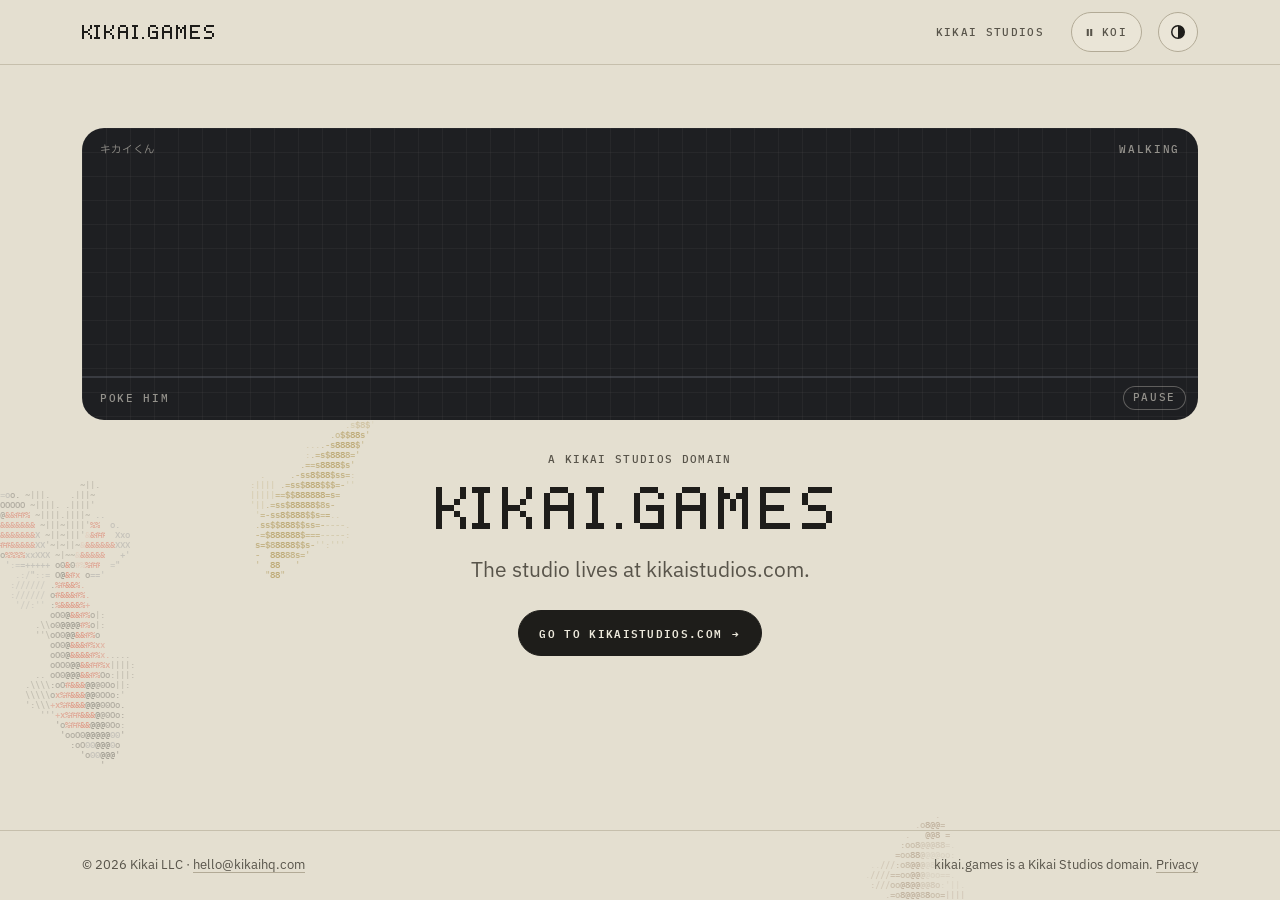
==== commit 8fdfdf8a: "Publish kikai.games, 2026-11-22 03:13" ====
--- a/index.html
+++ b/index.html
@@ -12,12 +12,14 @@
 <link rel="canonical" href="https://kikai.games/">
 <meta property="og:url" content="https://kikai.games/">
 <meta property="og:type" content="website">
+<meta property="og:locale" content="en_US">
 <meta property="og:site_name" content="kikai.games">
 <meta property="og:title" content="kikai.games · A Kikai Studios domain">
 <meta property="og:description" content="kikai.games is a Kikai Studios domain. The studio lives at kikaistudios.com.">
 <meta property="og:image" content="https://kikai.games/assets/marks/og-kikai.games.png">
 <meta property="og:image:width" content="1200">
 <meta property="og:image:height" content="630">
+<meta property="og:image:type" content="image/png">
 <meta property="og:image:alt" content="Kikai-kun beside the words KIKAI.GAMES and: A Kikai Studios domain. The studio lives at kikaistudios.com.">
 <meta name="twitter:card" content="summary_large_image">
 <meta name="twitter:title" content="kikai.games · A Kikai Studios domain">
@@ -36,8 +38,10 @@
 <link rel="stylesheet" href="/assets/base.css">
 <script src="/assets/js/theme.js"></script>
 <script src="/assets/js/motion.js" defer></script>
+<script src="/assets/js/koi.js" defer></script>
 <link rel="stylesheet" href="/css/site.css">
 <script src="/assets/js/kikai-kun.js" defer></script>
+
 </head>
 <body>
 <a class="skip" href="#main">Skip to content</a>
@@ -58,7 +62,7 @@
       <span class="anno tl" aria-hidden="true"><span lang="ja">キカイくん</span></span>
       <span class="anno tr" data-kun-label aria-hidden="true">Hello</span>
       <span class="anno bl" data-kun-hint aria-hidden="true" hidden>Poke him</span>
-      <div class="kun-live" data-kikai-kun data-kun-start="walk"><svg xmlns="http://www.w3.org/2000/svg" viewBox="0 0 32 48" class="sprite" role="img" aria-label="Kikai-kun, the Kikai Studios mascot" shape-rendering="crispEdges"><path d="M3 1h1v1h-1zM4 1h1v1h-1zM5 1h1v1h-1zM6 1h1v1h-1zM7 1h1v1h-1zM8 1h1v1h-1zM9 1h1v1h-1zM10 1h1v1h-1zM11 1h1v1h-1zM12 1h1v1h-1zM13 1h1v1h-1zM18 1h1v1h-1zM19 1h1v1h-1zM20 1h1v1h-1zM21 1h1v1h-1zM22 1h1v1h-1zM23 1h1v1h-1zM24 1h1v1h-1zM25 1h1v1h-1zM26 1h1v1h-1zM27 1h1v1h-1zM28 1h1v1h-1zM2 2h1v1h-1zM3 2h1v1h-1zM4 2h1v1h-1zM5 2h1v1h-1zM6 2h1v1h-1zM7 2h1v1h-1zM8 2h1v1h-1zM9 2h1v1h-1zM10 2h1v1h-1zM11 2h1v1h-1zM12 2h1v1h-1zM13 2h1v1h-1zM18 2h1v1h-1zM19 2h1v1h-1zM20 2h1v1h-1zM21 2h1v1h-1zM22 2h1v1h-1zM23 2h1v1h-1zM24 2h1v1h-1zM25 2h1v1h-1zM26 2h1v1h-1zM27 2h1v1h-1zM28 2h1v1h-1zM29 2h1v1h-1zM2 3h1v1h-1zM3 3h1v1h-1zM4 3h1v1h-1zM5 3h1v1h-1zM6 3h1v1h-1zM7 3h1v1h-1zM8 3h1v1h-1zM9 3h1v1h-1zM10 3h1v1h-1zM11 3h1v1h-1zM12 3h1v1h-1zM13 3h1v1h-1zM18 3h1v1h-1zM19 3h1v1h-1zM20 3h1v1h-1zM21 3h1v1h-1zM22 3h1v1h-1zM23 3h1v1h-1zM24 3h1v1h-1zM25 3h1v1h-1zM26 3h1v1h-1zM27 3h1v1h-1zM28 3h1v1h-1zM29 3h1v1h-1zM0 16h1v1h-1zM1 16h1v1h-1zM2 16h1v1h-1zM3 16h1v1h-1zM4 16h1v1h-1zM5 16h1v1h-1zM6 16h1v1h-1zM7 16h1v1h-1zM8 16h1v1h-1zM9 16h1v1h-1zM10 16h1v1h-1zM11 16h1v1h-1zM12 16h1v1h-1zM13 16h1v1h-1zM14 16h1v1h-1zM15 16h1v1h-1zM16 16h1v1h-1zM17 16h1v1h-1zM18 16h1v1h-1zM19 16h1v1h-1zM20 16h1v1h-1zM21 16h1v1h-1zM22 16h1v1h-1zM23 16h1v1h-1zM24 16h1v1h-1zM25 16h1v1h-1zM26 16h1v1h-1zM27 16h1v1h-1zM28 16h1v1h-1zM29 16h1v1h-1zM30 16h1v1h-1zM31 16h1v1h-1zM0 17h1v1h-1zM1 17h1v1h-1zM2 17h1v1h-1zM3 17h1v1h-1zM4 17h1v1h-1zM5 17h1v1h-1zM6 17h1v1h-1zM7 17h1v1h-1zM8 17h1v1h-1zM9 17h1v1h-1zM10 17h1v1h-1zM11 17h1v1h-1zM12 17h1v1h-1zM13 17h1v1h-1zM14 17h1v1h-1zM15 17h1v1h-1zM16 17h1v1h-1zM17 17h1v1h-1zM18 17h1v1h-1zM19 17h1v1h-1zM20 17h1v1h-1zM21 17h1v1h-1zM22 17h1v1h-1zM23 17h1v1h-1zM24 17h1v1h-1zM25 17h1v1h-1zM26 17h1v1h-1zM27 17h1v1h-1zM28 17h1v1h-1zM29 17h1v1h-1zM30 17h1v1h-1zM31 17h1v1h-1zM0 18h1v1h-1zM1 18h1v1h-1zM2 18h1v1h-1zM3 18h1v1h-1zM4 18h1v1h-1zM5 18h1v1h-1zM6 18h1v1h-1zM7 18h1v1h-1zM8 18h1v1h-1zM9 18h1v1h-1zM10 18h1v1h-1zM11 18h1v1h-1zM12 18h1v1h-1zM13 18h1v1h-1zM14 18h1v1h-1zM15 18h1v1h-1zM16 18h1v1h-1zM17 18h1v1h-1zM18 18h1v1h-1zM19 18h1v1h-1zM20 18h1v1h-1zM21 18h1v1h-1zM22 18h1v1h-1zM23 18h1v1h-1zM24 18h1v1h-1zM25 18h1v1h-1zM26 18h1v1h-1zM27 18h1v1h-1zM28 18h1v1h-1zM29 18h1v1h-1zM30 18h1v1h-1zM31 18h1v1h-1zM0 19h1v1h-1zM1 19h1v1h-1zM2 19h1v1h-1zM3 19h1v1h-1zM4 19h1v1h-1zM5 19h1v1h-1zM6 19h1v1h-1zM7 19h1v1h-1zM8 19h1v1h-1zM9 19h1v1h-1zM10 19h1v1h-1zM11 19h1v1h-1zM12 19h1v1h-1zM13 19h1v1h-1zM14 19h1v1h-1zM15 19h1v1h-1zM16 19h1v1h-1zM17 19h1v1h-1zM18 19h1v1h-1zM19 19h1v1h-1zM20 19h1v1h-1zM21 19h1v1h-1zM22 19h1v1h-1zM23 19h1v1h-1zM24 19h1v1h-1zM25 19h1v1h-1zM26 19h1v1h-1zM27 19h1v1h-1zM28 19h1v1h-1zM29 19h1v1h-1zM30 19h1v1h-1zM31 19h1v1h-1zM0 20h1v1h-1zM1 20h1v1h-1zM2 20h1v1h-1zM3 20h1v1h-1zM4 20h1v1h-1zM5 20h1v1h-1zM6 20h1v1h-1zM7 20h1v1h-1zM8 20h1v1h-1zM9 20h1v1h-1zM10 20h1v1h-1zM11 20h1v1h-1zM12 20h1v1h-1zM13 20h1v1h-1zM14 20h1v1h-1zM15 20h1v1h-1zM16 20h1v1h-1zM17 20h1v1h-1zM18 20h1v1h-1zM19 20h1v1h-1zM20 20h1v1h-1zM21 20h1v1h-1zM22 20h1v1h-1zM23 20h1v1h-1zM24 20h1v1h-1zM25 20h1v1h-1zM26 20h1v1h-1zM27 20h1v1h-1zM28 20h1v1h-1zM29 20h1v1h-1zM30 20h1v1h-1zM31 20h1v1h-1zM0 21h1v1h-1zM1 21h1v1h-1zM2 21h1v1h-1zM3 21h1v1h-1zM4 21h1v1h-1zM5 21h1v1h-1zM6 21h1v1h-1zM7 21h1v1h-1zM8 21h1v1h-1zM9 21h1v1h-1zM10 21h1v1h-1zM11 21h1v1h-1zM12 21h1v1h-1zM13 21h1v1h-1zM14 21h1v1h-1zM15 21h1v1h-1zM16 21h1v1h-1zM17 21h1v1h-1zM18 21h1v1h-1zM19 21h1v1h-1zM20 21h1v1h-1zM21 21h1v1h-1zM22 21h1v1h-1zM23 21h1v1h-1zM24 21h1v1h-1zM25 21h1v1h-1zM26 21h1v1h-1zM27 21h1v1h-1zM28 21h1v1h-1zM29 21h1v1h-1zM30 21h1v1h-1zM31 21h1v1h-1zM0 22h1v1h-1zM1 22h1v1h-1zM2 22h1v1h-1zM3 22h1v1h-1zM4 22h1v1h-1zM5 22h1v1h-1zM6 22h1v1h-1zM7 22h1v1h-1zM8 22h1v1h-1zM9 22h1v1h-1zM10 22h1v1h-1zM11 22h1v1h-1zM12 22h1v1h-1zM13 22h1v1h-1zM14 22h1v1h-1zM15 22h1v1h-1zM16 22h1v1h-1zM17 22h1v1h-1zM18 22h1v1h-1zM19 22h1v1h-1zM20 22h1v1h-1zM21 22h1v1h-1zM22 22h1v1h-1zM23 22h1v1h-1zM24 22h1v1h-1zM25 22h1v1h-1zM26 22h1v1h-1zM27 22h1v1h-1zM28 22h1v1h-1zM29 22h1v1h-1zM30 22h1v1h-1zM31 22h1v1h-1zM0 23h1v1h-1zM1 23h1v1h-1zM2 23h1v1h-1zM3 23h1v1h-1zM4 23h1v1h-1zM5 23h1v1h-1zM6 23h1v1h-1zM7 23h1v1h-1zM8 23h1v1h-1zM9 23h1v1h-1zM10 23h1v1h-1zM11 23h1v1h-1zM12 23h1v1h-1zM13 23h1v1h-1zM14 23h1v1h-1zM15 23h1v1h-1zM16 23h1v1h-1zM17 23h1v1h-1zM18 23h1v1h-1zM19 23h1v1h-1zM20 23h1v1h-1zM21 23h1v1h-1zM22 23h1v1h-1zM23 23h1v1h-1zM24 23h1v1h-1zM25 23h1v1h-1zM26 23h1v1h-1zM27 23h1v1h-1zM28 23h1v1h-1zM29 23h1v1h-1zM30 23h1v1h-1zM31 23h1v1h-1zM12 24h1v1h-1zM13 24h1v1h-1zM14 24h1v1h-1zM15 24h1v1h-1zM16 24h1v1h-1zM17 24h1v1h-1zM18 24h1v1h-1zM19 24h1v1h-1zM11 25h1v1h-1zM12 25h1v1h-1zM13 25h1v1h-1zM14 25h1v1h-1zM15 25h1v1h-1zM16 25h1v1h-1zM17 25h1v1h-1zM18 25h1v1h-1zM19 25h1v1h-1zM20 25h1v1h-1zM10 26h1v1h-1zM11 26h1v1h-1zM12 26h1v1h-1zM13 26h1v1h-1zM14 26h1v1h-1zM15 26h1v1h-1zM16 26h1v1h-1zM17 26h1v1h-1zM18 26h1v1h-1zM19 26h1v1h-1zM20 26h1v1h-1zM21 26h1v1h-1zM9 27h1v1h-1zM10 27h1v1h-1zM11 27h1v1h-1zM12 27h1v1h-1zM19 27h1v1h-1zM20 27h1v1h-1zM21 27h1v1h-1zM22 27h1v1h-1zM8 28h1v1h-1zM9 28h1v1h-1zM10 28h1v1h-1zM11 28h1v1h-1zM20 28h1v1h-1zM21 28h1v1h-1zM22 28h1v1h-1zM23 28h1v1h-1zM7 29h1v1h-1zM8 29h1v1h-1zM9 29h1v1h-1zM10 29h1v1h-1zM21 29h1v1h-1zM22 29h1v1h-1zM23 29h1v1h-1zM24 29h1v1h-1zM6 30h1v1h-1zM7 30h1v1h-1zM8 30h1v1h-1zM9 30h1v1h-1zM10 30h1v1h-1zM21 30h1v1h-1zM22 30h1v1h-1zM23 30h1v1h-1zM24 30h1v1h-1zM25 30h1v1h-1zM5 31h1v1h-1zM6 31h1v1h-1zM7 31h1v1h-1zM8 31h1v1h-1zM9 31h1v1h-1zM10 31h1v1h-1zM21 31h1v1h-1zM22 31h1v1h-1zM23 31h1v1h-1zM24 31h1v1h-1zM25 31h1v1h-1zM26 31h1v1h-1zM4 32h1v1h-1zM5 32h1v1h-1zM6 32h1v1h-1zM7 32h1v1h-1zM8 32h1v1h-1zM9 32h1v1h-1zM10 32h1v1h-1zM21 32h1v1h-1zM22 32h1v1h-1zM23 32h1v1h-1zM24 32h1v1h-1zM25 32h1v1h-1zM26 32h1v1h-1zM27 32h1v1h-1zM3 33h1v1h-1zM4 33h1v1h-1zM5 33h1v1h-1zM6 33h1v1h-1zM7 33h1v1h-1zM8 33h1v1h-1zM9 33h1v1h-1zM10 33h1v1h-1zM21 33h1v1h-1zM22 33h1v1h-1zM23 33h1v1h-1zM24 33h1v1h-1zM25 33h1v1h-1zM26 33h1v1h-1zM27 33h1v1h-1zM28 33h1v1h-1zM2 34h1v1h-1zM3 34h1v1h-1zM4 34h1v1h-1zM5 34h1v1h-1zM6 34h1v1h-1zM7 34h1v1h-1zM8 34h1v1h-1zM9 34h1v1h-1zM10 34h1v1h-1zM21 34h1v1h-1zM22 34h1v1h-1zM23 34h1v1h-1zM24 34h1v1h-1zM25 34h1v1h-1zM26 34h1v1h-1zM27 34h1v1h-1zM28 34h1v1h-1zM29 34h1v1h-1zM1 35h1v1h-1zM2 35h1v1h-1zM3 35h1v1h-1zM4 35h1v1h-1zM5 35h1v1h-1zM6 35h1v1h-1zM7 35h1v1h-1zM8 35h1v1h-1zM9 35h1v1h-1zM10 35h1v1h-1zM11 35h1v1h-1zM20 35h1v1h-1zM21 35h1v1h-1zM22 35h1v1h-1zM23 35h1v1h-1zM24 35h1v1h-1zM25 35h1v1h-1zM26 35h1v1h-1zM27 35h1v1h-1zM28 35h1v1h-1zM29 35h1v1h-1zM30 35h1v1h-1zM0 36h1v1h-1zM1 36h1v1h-1zM2 36h1v1h-1zM3 36h1v1h-1zM4 36h1v1h-1zM5 36h1v1h-1zM6 36h1v1h-1zM7 36h1v1h-1zM8 36h1v1h-1zM9 36h1v1h-1zM10 36h1v1h-1zM11 36h1v1h-1zM20 36h1v1h-1zM21 36h1v1h-1zM22 36h1v1h-1zM23 36h1v1h-1zM24 36h1v1h-1zM25 36h1v1h-1zM26 36h1v1h-1zM27 36h1v1h-1zM28 36h1v1h-1zM29 36h1v1h-1zM30 36h1v1h-1zM31 36h1v1h-1zM0 37h1v1h-1zM1 37h1v1h-1zM2 37h1v1h-1zM3 37h1v1h-1zM4 37h1v1h-1zM5 37h1v1h-1zM6 37h1v1h-1zM7 37h1v1h-1zM8 37h1v1h-1zM9 37h1v1h-1zM10 37h1v1h-1zM21 37h1v1h-1zM22 37h1v1h-1zM23 37h1v1h-1zM24 37h1v1h-1zM25 37h1v1h-1zM26 37h1v1h-1zM27 37h1v1h-1zM28 37h1v1h-1zM29 37h1v1h-1zM30 37h1v1h-1zM31 37h1v1h-1zM0 38h1v1h-1zM1 38h1v1h-1zM2 38h1v1h-1zM3 38h1v1h-1zM4 38h1v1h-1zM5 38h1v1h-1zM6 38h1v1h-1zM7 38h1v1h-1zM8 38h1v1h-1zM9 38h1v1h-1zM22 38h1v1h-1zM23 38h1v1h-1zM24 38h1v1h-1zM25 38h1v1h-1zM26 38h1v1h-1zM27 38h1v1h-1zM28 38h1v1h-1zM29 38h1v1h-1zM30 38h1v1h-1zM31 38h1v1h-1zM0 39h1v1h-1zM1 39h1v1h-1zM2 39h1v1h-1zM3 39h1v1h-1zM4 39h1v1h-1zM5 39h1v1h-1zM6 39h1v1h-1zM7 39h1v1h-1zM8 39h1v1h-1zM23 39h1v1h-1zM24 39h1v1h-1zM25 39h1v1h-1zM26 39h1v1h-1zM27 39h1v1h-1zM28 39h1v1h-1zM29 39h1v1h-1zM30 39h1v1h-1zM31 39h1v1h-1zM0 40h1v1h-1zM1 40h1v1h-1zM2 40h1v1h-1zM3 40h1v1h-1zM4 40h1v1h-1zM5 40h1v1h-1zM6 40h1v1h-1zM7 40h1v1h-1zM24 40h1v1h-1zM25 40h1v1h-1zM26 40h1v1h-1zM27 40h1v1h-1zM28 40h1v1h-1zM29 40h1v1h-1zM30 40h1v1h-1zM31 40h1v1h-1zM0 41h1v1h-1zM1 41h1v1h-1zM2 41h1v1h-1zM3 41h1v1h-1zM4 41h1v1h-1zM5 41h1v1h-1zM6 41h1v1h-1zM25 41h1v1h-1zM26 41h1v1h-1zM27 41h1v1h-1zM28 41h1v1h-1zM29 41h1v1h-1zM30 41h1v1h-1zM31 41h1v1h-1zM0 42h1v1h-1zM1 42h1v1h-1zM2 42h1v1h-1zM3 42h1v1h-1zM4 42h1v1h-1zM5 42h1v1h-1zM26 42h1v1h-1zM27 42h1v1h-1zM28 42h1v1h-1zM29 42h1v1h-1zM30 42h1v1h-1zM31 42h1v1h-1zM0 43h1v1h-1zM1 43h1v1h-1zM2 43h1v1h-1zM3 43h1v1h-1zM4 43h1v1h-1zM27 43h1v1h-1zM28 43h1v1h-1zM29 43h1v1h-1zM30 43h1v1h-1zM31 43h1v1h-1zM0 44h1v1h-1zM1 44h1v1h-1zM2 44h1v1h-1zM3 44h1v1h-1zM28 44h1v1h-1zM29 44h1v1h-1zM30 44h1v1h-1zM31 44h1v1h-1zM0 45h1v1h-1zM1 45h1v1h-1zM2 45h1v1h-1zM29 45h1v1h-1zM30 45h1v1h-1zM31 45h1v1h-1zM0 46h1v1h-1zM1 46h1v1h-1zM30 46h1v1h-1zM31 46h1v1h-1zM0 47h1v1h-1zM31 47h1v1h-1z" fill="#E9E4D8"/><path d="M6 5h1v1h-1zM7 5h1v1h-1zM8 5h1v1h-1zM9 5h1v1h-1zM22 5h1v1h-1zM23 5h1v1h-1zM24 5h1v1h-1zM25 5h1v1h-1zM4 6h1v1h-1zM5 6h1v1h-1zM10 6h1v1h-1zM11 6h1v1h-1zM20 6h1v1h-1zM21 6h1v1h-1zM26 6h1v1h-1zM27 6h1v1h-1zM3 7h1v1h-1zM12 7h1v1h-1zM19 7h1v1h-1zM28 7h1v1h-1zM3 8h1v1h-1zM12 8h1v1h-1zM19 8h1v1h-1zM28 8h1v1h-1zM2 9h1v1h-1zM7 9h1v1h-1zM8 9h1v1h-1zM13 9h1v1h-1zM18 9h1v1h-1zM23 9h1v1h-1zM24 9h1v1h-1zM29 9h1v1h-1zM2 10h1v1h-1zM6 10h1v1h-1zM8 10h1v1h-1zM9 10h1v1h-1zM13 10h1v1h-1zM18 10h1v1h-1zM22 10h1v1h-1zM24 10h1v1h-1zM25 10h1v1h-1zM29 10h1v1h-1zM2 11h1v1h-1zM6 11h1v1h-1zM7 11h1v1h-1zM8 11h1v1h-1zM9 11h1v1h-1zM13 11h1v1h-1zM18 11h1v1h-1zM22 11h1v1h-1zM23 11h1v1h-1zM24 11h1v1h-1zM25 11h1v1h-1zM29 11h1v1h-1zM2 12h1v1h-1zM6 12h1v1h-1zM7 12h1v1h-1zM8 12h1v1h-1zM9 12h1v1h-1zM13 12h1v1h-1zM18 12h1v1h-1zM22 12h1v1h-1zM23 12h1v1h-1zM24 12h1v1h-1zM25 12h1v1h-1zM29 12h1v1h-1zM2 13h1v1h-1zM7 13h1v1h-1zM8 13h1v1h-1zM13 13h1v1h-1zM18 13h1v1h-1zM23 13h1v1h-1zM24 13h1v1h-1zM29 13h1v1h-1zM2 14h1v1h-1zM13 14h1v1h-1zM18 14h1v1h-1zM29 14h1v1h-1zM2 15h1v1h-1zM3 15h1v1h-1zM4 15h1v1h-1zM5 15h1v1h-1zM6 15h1v1h-1zM7 15h1v1h-1zM8 15h1v1h-1zM9 15h1v1h-1zM10 15h1v1h-1zM11 15h1v1h-1zM12 15h1v1h-1zM13 15h1v1h-1zM18 15h1v1h-1zM19 15h1v1h-1zM20 15h1v1h-1zM21 15h1v1h-1zM22 15h1v1h-1zM23 15h1v1h-1zM24 15h1v1h-1zM25 15h1v1h-1zM26 15h1v1h-1zM27 15h1v1h-1zM28 15h1v1h-1zM29 15h1v1h-1z" fill="#17181C"/><path d="M6 6h1v1h-1zM7 6h1v1h-1zM8 6h1v1h-1zM9 6h1v1h-1zM22 6h1v1h-1zM23 6h1v1h-1zM24 6h1v1h-1zM25 6h1v1h-1zM4 7h1v1h-1zM5 7h1v1h-1zM6 7h1v1h-1zM7 7h1v1h-1zM8 7h1v1h-1zM9 7h1v1h-1zM10 7h1v1h-1zM11 7h1v1h-1zM20 7h1v1h-1zM21 7h1v1h-1zM22 7h1v1h-1zM23 7h1v1h-1zM24 7h1v1h-1zM25 7h1v1h-1zM26 7h1v1h-1zM27 7h1v1h-1zM4 8h1v1h-1zM5 8h1v1h-1zM6 8h1v1h-1zM7 8h1v1h-1zM8 8h1v1h-1zM9 8h1v1h-1zM10 8h1v1h-1zM11 8h1v1h-1zM20 8h1v1h-1zM21 8h1v1h-1zM22 8h1v1h-1zM23 8h1v1h-1zM24 8h1v1h-1zM25 8h1v1h-1zM26 8h1v1h-1zM27 8h1v1h-1zM3 9h1v1h-1zM4 9h1v1h-1zM5 9h1v1h-1zM6 9h1v1h-1zM9 9h1v1h-1zM10 9h1v1h-1zM11 9h1v1h-1zM12 9h1v1h-1zM19 9h1v1h-1zM20 9h1v1h-1zM21 9h1v1h-1zM22 9h1v1h-1zM25 9h1v1h-1zM26 9h1v1h-1zM27 9h1v1h-1zM28 9h1v1h-1zM3 10h1v1h-1zM4 10h1v1h-1zM5 10h1v1h-1zM7 10h1v1h-1zM10 10h1v1h-1zM11 10h1v1h-1zM12 10h1v1h-1zM19 10h1v1h-1zM20 10h1v1h-1zM21 10h1v1h-1zM23 10h1v1h-1zM26 10h1v1h-1zM27 10h1v1h-1zM28 10h1v1h-1zM3 11h1v1h-1zM4 11h1v1h-1zM5 11h1v1h-1zM10 11h1v1h-1zM11 11h1v1h-1zM12 11h1v1h-1zM19 11h1v1h-1zM20 11h1v1h-1zM21 11h1v1h-1zM26 11h1v1h-1zM27 11h1v1h-1zM28 11h1v1h-1zM3 12h1v1h-1zM4 12h1v1h-1zM5 12h1v1h-1zM10 12h1v1h-1zM11 12h1v1h-1zM12 12h1v1h-1zM19 12h1v1h-1zM20 12h1v1h-1zM21 12h1v1h-1zM26 12h1v1h-1zM27 12h1v1h-1zM28 12h1v1h-1zM3 13h1v1h-1zM4 13h1v1h-1zM5 13h1v1h-1zM6 13h1v1h-1zM9 13h1v1h-1zM10 13h1v1h-1zM11 13h1v1h-1zM12 13h1v1h-1zM19 13h1v1h-1zM20 13h1v1h-1zM21 13h1v1h-1zM22 13h1v1h-1zM25 13h1v1h-1zM26 13h1v1h-1zM27 13h1v1h-1zM28 13h1v1h-1zM3 14h1v1h-1zM4 14h1v1h-1zM5 14h1v1h-1zM6 14h1v1h-1zM7 14h1v1h-1zM8 14h1v1h-1zM9 14h1v1h-1zM10 14h1v1h-1zM11 14h1v1h-1zM12 14h1v1h-1zM19 14h1v1h-1zM20 14h1v1h-1zM21 14h1v1h-1zM22 14h1v1h-1zM23 14h1v1h-1zM24 14h1v1h-1zM25 14h1v1h-1zM26 14h1v1h-1zM27 14h1v1h-1zM28 14h1v1h-1z" fill="#F7F3EA"/><path d="M14 28h1v1h-1zM15 28h1v1h-1zM13 29h1v1h-1zM14 29h1v1h-1zM15 29h1v1h-1zM12 30h1v1h-1zM13 30h1v1h-1zM14 30h1v1h-1zM15 30h1v1h-1zM12 31h1v1h-1zM13 31h1v1h-1zM14 31h1v1h-1zM15 31h1v1h-1z" fill="#F6A592"/><path d="M16 28h1v1h-1zM17 28h1v1h-1zM16 29h1v1h-1zM17 29h1v1h-1zM18 29h1v1h-1zM16 30h1v1h-1zM17 30h1v1h-1zM18 30h1v1h-1zM19 30h1v1h-1zM16 31h1v1h-1zM17 31h1v1h-1zM18 31h1v1h-1zM19 31h1v1h-1zM12 32h1v1h-1zM13 32h1v1h-1zM14 32h1v1h-1zM15 32h1v1h-1zM12 33h1v1h-1zM13 33h1v1h-1zM14 33h1v1h-1zM15 33h1v1h-1zM13 34h1v1h-1zM14 34h1v1h-1zM15 34h1v1h-1zM14 35h1v1h-1zM15 35h1v1h-1z" fill="#D9432C"/><path d="M16 32h1v1h-1zM17 32h1v1h-1zM18 32h1v1h-1zM19 32h1v1h-1zM16 33h1v1h-1zM17 33h1v1h-1zM18 33h1v1h-1zM19 33h1v1h-1zM16 34h1v1h-1zM17 34h1v1h-1zM18 34h1v1h-1zM16 35h1v1h-1zM17 35h1v1h-1z" fill="#9E2F1C"/></svg></div>
+      <div class="kun-live" data-kikai-kun data-kun-start="walk"><svg xmlns="http://www.w3.org/2000/svg" viewBox="0 0 32 48" class="sprite" role="img" aria-label="Kikai-kun, the Kikai Studios mascot" shape-rendering="crispEdges"><path d="M3 1h11v1h-11zM18 1h11v1h-11zM2 2h12v2h-12zM18 2h12v2h-12zM0 16h32v8h-32zM12 24h8v1h-8zM11 25h10v1h-10zM10 26h12v1h-12zM9 27h4v1h-4zM19 27h4v1h-4zM8 28h4v1h-4zM20 28h4v1h-4zM7 29h4v1h-4zM21 29h4v1h-4zM6 30h5v1h-5zM21 30h5v1h-5zM5 31h6v1h-6zM21 31h6v1h-6zM4 32h7v1h-7zM21 32h7v1h-7zM3 33h8v1h-8zM21 33h8v1h-8zM2 34h9v1h-9zM21 34h9v1h-9zM1 35h11v1h-11zM20 35h11v1h-11zM0 36h12v1h-12zM20 36h12v1h-12zM0 37h11v1h-11zM21 37h11v1h-11zM0 38h10v1h-10zM22 38h10v1h-10zM0 39h9v1h-9zM23 39h9v1h-9zM0 40h8v1h-8zM24 40h8v1h-8zM0 41h7v1h-7zM25 41h7v1h-7zM0 42h6v1h-6zM26 42h6v1h-6zM0 43h5v1h-5zM27 43h5v1h-5zM0 44h4v1h-4zM28 44h4v1h-4zM0 45h3v1h-3zM29 45h3v1h-3zM0 46h2v1h-2zM30 46h2v1h-2zM0 47h1v1h-1zM31 47h1v1h-1z" fill="#E9E4D8"/><path d="M6 5h4v1h-4zM22 5h4v1h-4zM4 6h2v1h-2zM10 6h2v1h-2zM20 6h2v1h-2zM26 6h2v1h-2zM3 7h1v2h-1zM12 7h1v2h-1zM19 7h1v2h-1zM28 7h1v2h-1zM2 9h1v6h-1zM7 9h2v1h-2zM13 9h1v6h-1zM18 9h1v6h-1zM23 9h2v1h-2zM29 9h1v6h-1zM6 10h1v1h-1zM8 10h2v1h-2zM22 10h1v1h-1zM24 10h2v1h-2zM6 11h4v2h-4zM22 11h4v2h-4zM7 13h2v1h-2zM23 13h2v1h-2zM2 15h12v1h-12zM18 15h12v1h-12z" fill="#17181C"/><path d="M6 6h4v1h-4zM22 6h4v1h-4zM4 7h8v2h-8zM20 7h8v2h-8zM3 9h4v1h-4zM9 9h4v1h-4zM19 9h4v1h-4zM25 9h4v1h-4zM3 10h3v3h-3zM7 10h1v1h-1zM10 10h3v3h-3zM19 10h3v3h-3zM23 10h1v1h-1zM26 10h3v3h-3zM3 13h4v1h-4zM9 13h4v1h-4zM19 13h4v1h-4zM25 13h4v1h-4zM3 14h10v1h-10zM19 14h10v1h-10z" fill="#F7F3EA"/><path d="M14 28h2v1h-2zM13 29h3v1h-3zM12 30h4v2h-4z" fill="#F6A592"/><path d="M16 28h2v1h-2zM16 29h3v1h-3zM16 30h4v2h-4zM12 32h4v2h-4zM13 34h3v1h-3zM14 35h2v1h-2z" fill="#D9432C"/><path d="M16 32h4v2h-4zM16 34h3v1h-3zM16 35h2v1h-2z" fill="#9E2F1C"/></svg></div>
     </div>
   </div>
   <div class="hold-copy">
--- a/assets/tokens.css
+++ b/assets/tokens.css
@@ -20,6 +20,8 @@
   --grid:rgba(233,228,216,.045);
   --scrim:rgba(17,19,23,.88);
   --lift:rgba(0,0,0,.55);
+  --pond-tone:.78;
+  --koi-u:#2AB7AB; --koi-o:#E8843E; --koi-g:#D8AA4C; --koi-k:#A68262;
   color-scheme:dark;
   --f-sans:"IBM Plex Sans","IBM Plex Sans JP","Segoe UI",system-ui,sans-serif;
   --f-mono:"IBM Plex Mono",ui-monospace,"Cascadia Mono",Consolas,monospace;
@@ -53,6 +55,7 @@
     --notice-fg:#6E4C06; --notice-bg:#E9DFC2;
     --btn-bg:#1E1D1A; --btn-fg:#EEEADD;
     --ring:transparent; --grid:rgba(23,24,28,.055); --scrim:rgba(228,223,208,.9); --lift:rgba(58,48,28,.22);
+    --pond-tone:.7; --koi-u:#12968E; --koi-o:#BF621F; --koi-g:#96741A; --koi-k:#7A5A3C;
     color-scheme:light;
   }
 }
@@ -62,5 +65,6 @@
   --notice-fg:#6E4C06; --notice-bg:#E9DFC2;
   --btn-bg:#1E1D1A; --btn-fg:#EEEADD;
   --ring:transparent; --grid:rgba(23,24,28,.055); --scrim:rgba(228,223,208,.9); --lift:rgba(58,48,28,.22);
+  --pond-tone:.7; --koi-u:#12968E; --koi-o:#BF621F; --koi-g:#96741A; --koi-k:#7A5A3C;
   color-scheme:light;
 }
--- a/assets/base.css
+++ b/assets/base.css
@@ -203,11 +203,11 @@
 }
 @keyframes head-lift{to{box-shadow:0 14px 34px -22px var(--lift)}}
 @media (prefers-reduced-motion:no-preference){
-  :is(.hero-copy,.page-hero>div:first-child,.studio-copy,.kq-copy,.game-copy,.hold-copy,.page-top,.legal,.lost)>*{animation:rise .8s var(--ease) both}
-  :is(.hero-copy,.page-hero>div:first-child,.studio-copy,.kq-copy,.game-copy,.hold-copy,.page-top,.legal,.lost)>:nth-child(2){animation-delay:70ms}
-  :is(.hero-copy,.page-hero>div:first-child,.studio-copy,.kq-copy,.game-copy,.hold-copy,.page-top,.legal,.lost)>:nth-child(3){animation-delay:140ms}
-  :is(.hero-copy,.page-hero>div:first-child,.studio-copy,.kq-copy,.game-copy,.hold-copy,.page-top,.legal,.lost)>:nth-child(4){animation-delay:210ms}
-  :is(.hero-copy,.page-hero>div:first-child,.studio-copy,.kq-copy,.game-copy,.hold-copy,.page-top,.legal,.lost)>:nth-child(n+5){animation-delay:280ms}
+  :is(.hero-copy,.page-hero>div:first-child,.studio-copy,.kq-copy,.game-copy,.hold-copy,.page-top,.legal,.lost:not(.lost-hq),.lost-copy)>*{animation:rise .8s var(--ease) both}
+  :is(.hero-copy,.page-hero>div:first-child,.studio-copy,.kq-copy,.game-copy,.hold-copy,.page-top,.legal,.lost:not(.lost-hq),.lost-copy)>:nth-child(2){animation-delay:70ms}
+  :is(.hero-copy,.page-hero>div:first-child,.studio-copy,.kq-copy,.game-copy,.hold-copy,.page-top,.legal,.lost:not(.lost-hq),.lost-copy)>:nth-child(3){animation-delay:140ms}
+  :is(.hero-copy,.page-hero>div:first-child,.studio-copy,.kq-copy,.game-copy,.hold-copy,.page-top,.legal,.lost:not(.lost-hq),.lost-copy)>:nth-child(4){animation-delay:210ms}
+  :is(.hero-copy,.page-hero>div:first-child,.studio-copy,.kq-copy,.game-copy,.hold-copy,.page-top,.legal,.lost:not(.lost-hq),.lost-copy)>:nth-child(n+5){animation-delay:280ms}
 }
 @keyframes rise{from{opacity:0;translate:0 14px}}
 @keyframes rise-art{from{opacity:0;translate:0 18px;scale:.985}}
@@ -236,12 +236,38 @@
 .card-link:hover,a.card:hover{transform:translateY(-2px)}
 .foot-nav a{background:linear-gradient(currentColor,currentColor) 0 100%/0 1px no-repeat;transition:background-size .35s var(--ease)}
 .foot-nav a:hover{text-decoration:none;background-size:100% 1px}
+.pond{position:fixed;left:0;top:0;z-index:-1;display:block;width:100%;height:100vh;height:100lvh;pointer-events:none;
+  opacity:0;transition:opacity 1.4s var(--ease);--pond-a:var(--fg);--pond-b:var(--gun);--pond-r:var(--red);--pond-f:var(--muted);
+  --pond-u:var(--koi-u);--pond-o:var(--koi-o);--pond-g:var(--koi-g);--pond-k:var(--koi-k);
+  --pond-kinds:"kohaku ogon sanke showa yamabuki chagoi tancho"}
+.pond.on{opacity:1}
+.pond.now{transition:none}
+.pond-btn{display:inline-flex;align-items:center;gap:7px;flex:none;height:40px;padding:0 14px 0 12px;cursor:pointer;appearance:none;
+  font:500 var(--t-label)/1 var(--f-mono);letter-spacing:.12em;text-transform:uppercase;color:var(--muted);
+  background:var(--surface);border:1px solid var(--line-2);border-radius:var(--r-pill);
+  transition:color .2s var(--ease),border-color .2s var(--ease),background-color .2s var(--ease)}
+.pond-btn:hover{color:var(--fg);border-color:var(--fg)}
+.pond-btn svg{width:11px;height:11px;fill:currentColor}
+.pond-btn .i-play,.pond-btn[aria-pressed="true"] .i-pause{display:none}
+.pond-btn[aria-pressed="true"] .i-play{display:inline}
+.pond-btn[aria-pressed="true"]{color:var(--fg)}
+@media (prefers-reduced-motion:no-preference){.pond-btn.pulse{animation:pond-ring .7s var(--ease)}}
+@keyframes pond-ring{from{box-shadow:0 0 0 0 color-mix(in srgb,var(--fg) 40%,transparent)}to{box-shadow:0 0 0 12px color-mix(in srgb,var(--fg) 0%,transparent)}}
+.pond-btn-free{position:fixed;right:var(--gutter);bottom:var(--gutter);z-index:30}
+@media (max-width:680px){.pond-btn{margin-left:auto}.pond-btn+.theme-btn{margin-left:0}}
+@media print{
+  .pond,.pond-btn,.theme-btn,.site-nav,.skip,.replay,.kun-pause,.seg{display:none!important}
+  .site-head{position:static;border:0;-webkit-backdrop-filter:none;backdrop-filter:none}
+  .section{break-inside:avoid-page}
+  main a[href^="http"]::after{content:" (" attr(href) ")";font-size:.85em;color:var(--muted)}
+}
 @media (forced-colors:active){
   .site-nav a[aria-current]{outline:1px solid CanvasText;outline-offset:-1px}
   .seg button[aria-pressed="true"],.kun-pause[aria-pressed="true"]{forced-color-adjust:none;background:Highlight;color:HighlightText}
   .seg,.board,.status{border:1px solid CanvasText}
   .kun-pause{border:1px solid ButtonText}
   .board.panel,.kit-art{forced-color-adjust:none}
+  .pond,.pond-btn{display:none}
 }
 @media (prefers-reduced-motion:reduce){
   *,*::before,*::after{animation:none!important;transition:none!important;scroll-behavior:auto!important}
